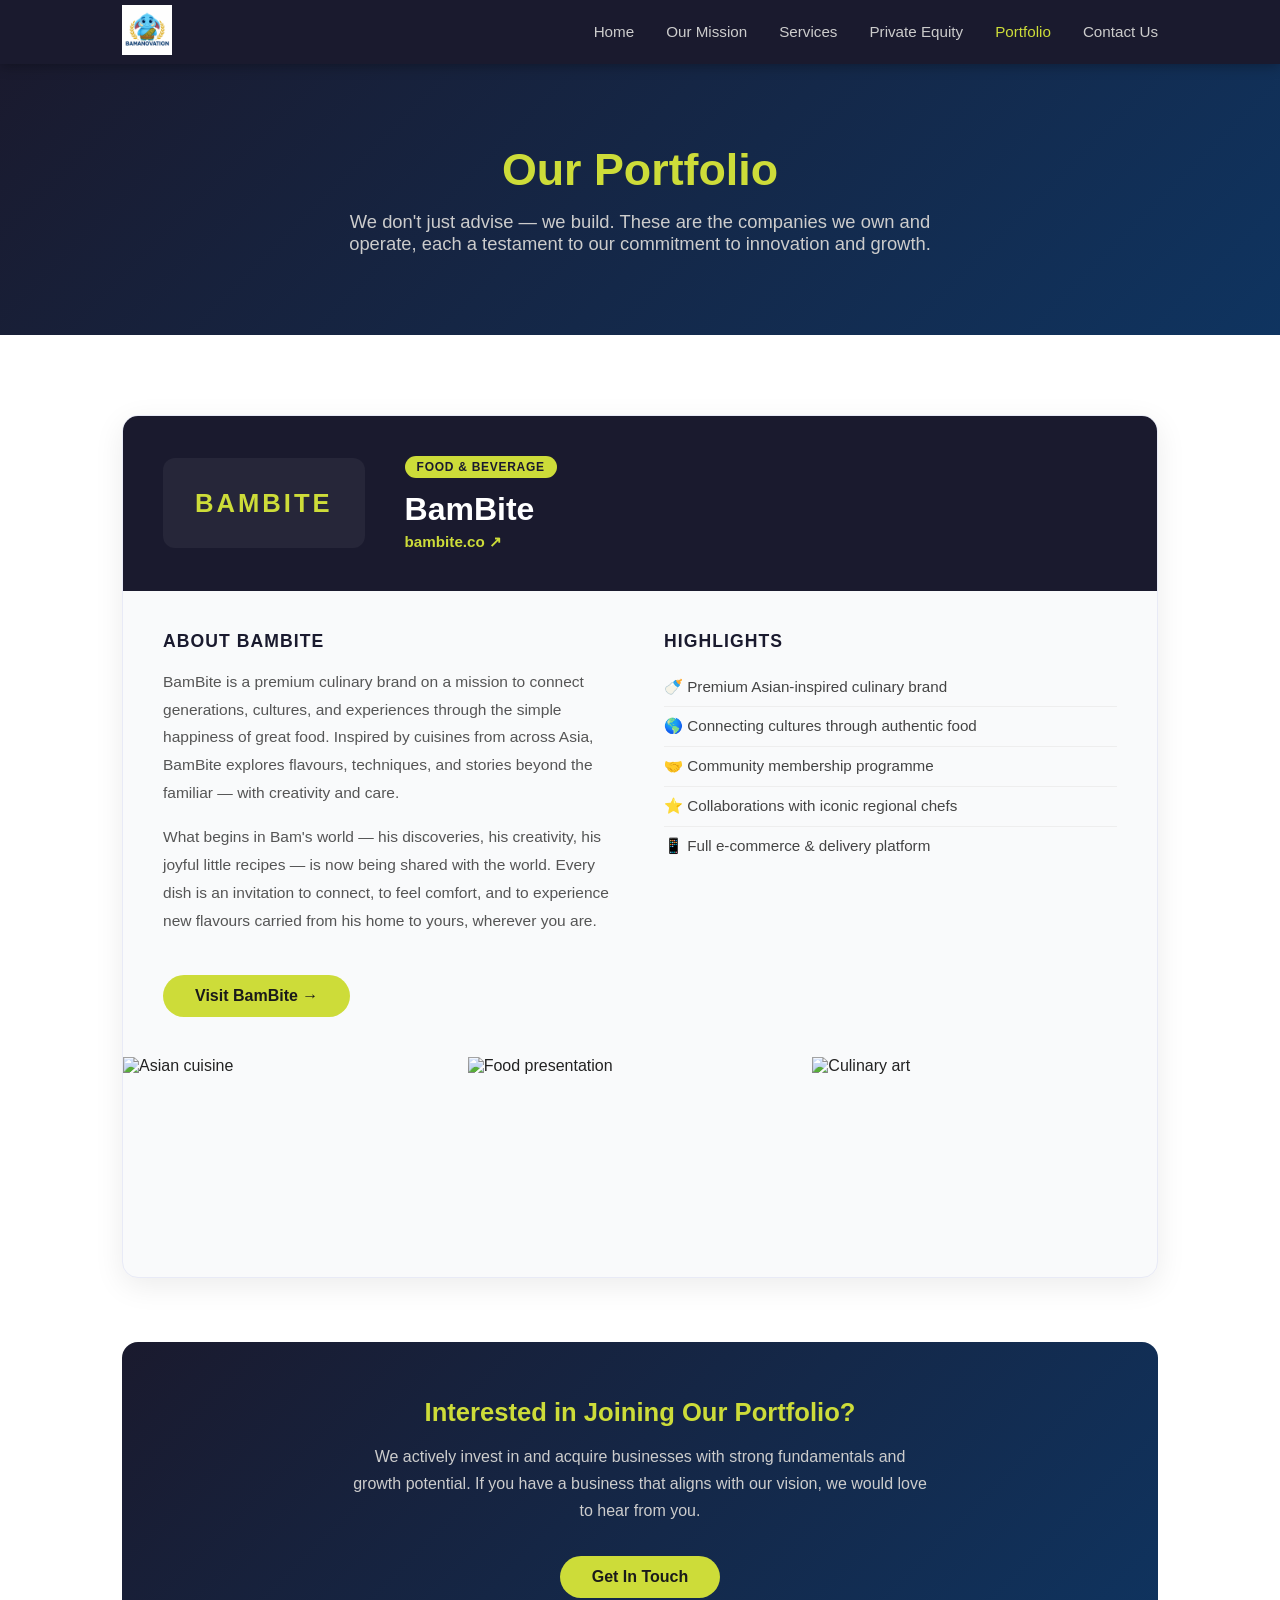
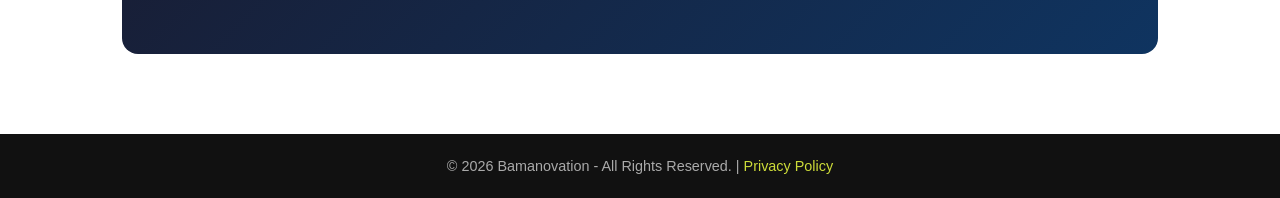
==== portfolio.html @ 7149cea0 "Replace logo text with image in navigation" ====
<!DOCTYPE html>
<html lang="en">
  <head>
    <meta charset="UTF-8">
    <meta name="viewport" content="width=device-width, initial-scale=1.0">
    <title>Portfolio - Bamanovation</title>
    <link rel="stylesheet" href="style.css">
  </head>
<body>

  <!-- NAVIGATION -->
  <nav class="navbar">
    <div class="nav-container">
      <a href="index.html" class="nav-logo"><img src="bamanovation-logo.png" alt="Bamanovation" style="height:50px;"></a>
      <ul class="nav-links">
        <li><a href="index.html">Home</a></li>
        <li><a href="index.html#mission">Our Mission</a></li>
        <li><a href="index.html#services">Services</a></li>
        <li><a href="private-equity.html">Private Equity</a></li>
        <li><a href="portfolio.html" class="active">Portfolio</a></li>
        <li><a href="index.html#contact">Contact Us</a></li>
      </ul>
    </div>
  </nav>

  <!-- PAGE HERO -->
  <div class="page-hero">
    <h1>Our Portfolio</h1>
    <p>We don't just advise — we build. These are the companies we own and operate, each a testament to our commitment to innovation and growth.</p>
  </div>

  <!-- PORTFOLIO SECTION -->
  <section class="portfolio-full">
    <div class="container">

      <div class="portfolio-company-card">
        <div class="portfolio-company-header">
          <div class="portfolio-company-logo-wrap">
            <img src="https://bambite.co/cdn/shop/files/BamBite_Logo.png?v=1749022840" alt="BamBite" class="portfolio-company-logo" onerror="this.style.display='none';this.nextElementSibling.style.display='block'">
            <div class="portfolio-company-logo-text" style="display:none;">BAMBITE</div>
          </div>
          <div class="portfolio-company-meta">
            <span class="portfolio-tag">Food &amp; Beverage</span>
            <h2>BamBite</h2>
            <a href="https://bambite.co" target="_blank" rel="noopener" class="portfolio-url">bambite.co &#8599;</a>
          </div>
        </div>

        <div class="portfolio-company-body">
          <div class="portfolio-company-desc">
            <h3>About BamBite</h3>
            <p>BamBite is a premium culinary brand on a mission to connect generations, cultures, and experiences through the simple happiness of great food. Inspired by cuisines from across Asia, BamBite explores flavours, techniques, and stories beyond the familiar — with creativity and care.</p>
            <p>What begins in Bam's world — his discoveries, his creativity, his joyful little recipes — is now being shared with the world. Every dish is an invitation to connect, to feel comfort, and to experience new flavours carried from his home to yours, wherever you are.</p>
            <a href="https://bambite.co" target="_blank" rel="noopener" class="btn-primary" style="display:inline-block;margin-top:1.5rem;">Visit BamBite &rarr;</a>
          </div>
          <div class="portfolio-company-highlights">
            <h3>Highlights</h3>
            <ul class="portfolio-highlights-list">
              <li>&#127868; Premium Asian-inspired culinary brand</li>
              <li>&#127758; Connecting cultures through authentic food</li>
              <li>&#129309; Community membership programme</li>
              <li>&#11088; Collaborations with iconic regional chefs</li>
              <li>&#128241; Full e-commerce &amp; delivery platform</li>
            </ul>
          </div>
        </div>

        <div class="portfolio-company-images">
          <img src="https://images.unsplash.com/photo-1455619452474-d2be8b1e70cd?w=600&q=80" alt="Asian cuisine" class="portfolio-img">
          <img src="https://images.unsplash.com/photo-1504674900247-0877df9cc836?w=600&q=80" alt="Food presentation" class="portfolio-img">
          <img src="https://images.unsplash.com/photo-1546069901-ba9599a7e63c?w=600&q=80" alt="Culinary art" class="portfolio-img">
        </div>
      </div>

      <!-- More companies CTA -->
      <div class="portfolio-more">
        <div class="portfolio-more-inner">
          <h3>Interested in Joining Our Portfolio?</h3>
          <p>We actively invest in and acquire businesses with strong fundamentals and growth potential. If you have a business that aligns with our vision, we would love to hear from you.</p>
          <a href="index.html#contact" class="btn-primary">Get In Touch</a>
        </div>
      </div>

    </div>
  </section>

  <!-- FOOTER -->
  <footer class="footer">
    <div class="container">
      <p>&copy; 2026 Bamanovation - All Rights Reserved. | <a href="#">Privacy Policy</a></p>
    </div>
  </footer>

</body>
</html>
---- style.css ----
/* BAMANOVATION STYLES */
* { margin: 0; padding: 0; box-sizing: border-box; }
body { font-family: 'Segoe UI', Arial, sans-serif; color: #222; background: #fff; }
a { text-decoration: none; color: inherit; }
ul { list-style: none; }
.container { max-width: 1100px; margin: 0 auto; padding: 0 2rem; }
.btn-primary { display: inline-block; background: #cddc39; color: #1a1a1a; font-weight: 700; padding: 0.75rem 2rem; border-radius: 30px; border: none; cursor: pointer; }
.btn-primary:hover { background: #b5c700; }
.btn-outline { display: inline-block; border: 2px solid #cddc39; color: #1a1a1a; font-weight: 700; padding: 0.7rem 1.8rem; border-radius: 30px; cursor: pointer; }
.btn-outline:hover { background: #cddc39; }
.navbar { background: #1a1a2e; position: sticky; top: 0; z-index: 100; box-shadow: 0 2px 12px rgba(0,0,0,0.3); }
.nav-container { max-width: 1100px; margin: 0 auto; padding: 0 2rem; display: flex; justify-content: space-between; align-items: center; height: 64px; }
.nav-logo { color: #cddc39; font-size: 1.3rem; font-weight: 900; letter-spacing: 2px; }
.nav-links { display: flex; gap: 2rem; }
.nav-links a { color: #ccc; font-size: 0.95rem; font-weight: 500; }
.nav-links a:hover, .nav-links a.active { color: #cddc39; }
.hero { position: relative; min-height: 90vh; background: linear-gradient(135deg,#1a1a2e,#0f3460); display: flex; align-items: center; justify-content: center; text-align: center; overflow: hidden; }
.hero::before { content:''; position:absolute; inset:0; background:url('https://images.unsplash.com/photo-1522202176988-66273c2fd55f?w=1400') center/cover; opacity:.18; }
.hero-content { position:relative; z-index:1; max-width:750px; padding:2rem; }
.hero-content h1 { font-size:3rem; font-weight:900; color:#cddc39; line-height:1.2; margin-bottom:1.2rem; }
.hero-content p { color:#e0e0e0; font-size:1.2rem; margin-bottom:2rem; }
.marquee-banner { background:#cddc39; padding:.7rem 0; overflow:hidden; white-space:nowrap; }
.marquee-track { display:inline-block; animation:marquee 18s linear infinite; }
.marquee-track span { font-weight:700; color:#1a1a2e; font-size:.95rem; }
@keyframes marquee { 0%{transform:translateX(0)} 100%{transform:translateX(-50%)} }
.mission { padding:6rem 0; background:#f9fafb; }
.mission-grid { display:grid; grid-template-columns:1fr 1fr; gap:4rem; align-items:center; }
.mission-image img { width:100%; border-radius:12px; box-shadow:0 8px 30px rgba(0,0,0,.12); }
.mission-text h2 { font-size:2.2rem; font-weight:900; margin-bottom:1.2rem; color:#1a1a2e; }
.mission-text p { font-size:1.05rem; color:#555; line-height:1.8; margin-bottom:2rem; }
.btn-group { display:flex; gap:1rem; flex-wrap:wrap; }
.services { padding:6rem 0; background:#fff; text-align:center; }
.services h2 { font-size:2.2rem; font-weight:900; color:#1a1a2e; margin-bottom:.5rem; }
.section-sub { color:#777; margin-bottom:3rem; font-size:1.05rem; }
.services-grid { display:grid; grid-template-columns:repeat(auto-fit,minmax(220px,1fr)); gap:2rem; }
.service-card { background:#f4f6ff; border-radius:12px; padding:2.5rem 1.5rem; text-align:center; transition:transform .2s; border:2px solid transparent; }
.service-card:hover { transform:translateY(-6px); box-shadow:0 12px 32px rgba(0,0,0,.1); border-color:#cddc39; }
.service-icon { font-size:2.5rem; margin-bottom:1rem; }
.service-card h3 { font-size:1.1rem; font-weight:800; color:#1a1a2e; margin-bottom:.8rem; }
.service-card p { color:#666; font-size:.95rem; line-height:1.7; }
.contact { padding:6rem 0; background:#f9fafb; }
.contact-grid { display:grid; grid-template-columns:1fr 1fr; gap:4rem; align-items:start; }
.contact-info h2 { font-size:1.8rem; font-weight:900; color:#1a1a2e; margin-bottom:1rem; }
.contact-info p { color:#555; line-height:1.8; margin-bottom:.5rem; }
.contact-details { margin-top:1.5rem; }
.contact-form h3 { font-size:1.3rem; font-weight:800; color:#1a1a2e; margin-bottom:1.5rem; }
.contact-form form { display:flex; flex-direction:column; gap:1rem; }
.contact-form input,.contact-form textarea { padding:.85rem 1rem; border:1px solid #ddd; border-radius:8px; font-size:1rem; font-family:inherit; }
.contact-form input:focus,.contact-form textarea:focus { outline:none; border-color:#cddc39; }
.subscribe { padding:4rem 0; background:#1a1a2e; text-align:center; color:#fff; }
.subscribe h3 { font-size:1.5rem; margin-bottom:.5rem; }
.subscribe p { color:#aaa; margin-bottom:1.5rem; }
.subscribe-form { display:flex; justify-content:center; gap:1rem; flex-wrap:wrap; }
.subscribe-form input { padding:.75rem 1.5rem; border-radius:30px; border:none; font-size:1rem; min-width:280px; }
.footer { background:#111; color:#aaa; text-align:center; padding:1.5rem 0; font-size:.9rem; }
.footer a { color:#cddc39; }
.page-hero { background:linear-gradient(135deg,#1a1a2e,#0f3460); color:#fff; padding:5rem 2rem; text-align:center; }
.page-hero h1 { font-size:2.8rem; font-weight:900; color:#cddc39; margin-bottom:1rem; }
.page-hero p { font-size:1.15rem; color:#ccc; max-width:650px; margin:0 auto; }
.pe-overview { padding:5rem 0; background:#fff; }
.pe-overview h2 { font-size:2rem; font-weight:900; color:#1a1a2e; margin-bottom:1rem; }
.pe-overview p { color:#555; font-size:1.05rem; line-height:1.85; margin-bottom:1.5rem; max-width:800px; }
.pe-stats { background:#1a1a2e; color:#fff; padding:4rem 0; text-align:center; }
.pe-stats h2 { font-size:2rem; font-weight:900; margin-bottom:2.5rem; color:#cddc39; }
.stats-grid { display:grid; grid-template-columns:repeat(auto-fit,minmax(180px,1fr)); gap:2rem; }
.stat-item .stat-number { font-size:2.8rem; font-weight:900; color:#cddc39; }
.stat-item .stat-label { font-size:.95rem; color:#ccc; margin-top:.4rem; }
.pe-focus { padding:5rem 0; background:#f9fafb; }
.pe-focus h2 { font-size:2rem; font-weight:900; text-align:center; color:#1a1a2e; margin-bottom:2.5rem; }
.focus-grid { display:grid; grid-template-columns:repeat(auto-fit,minmax(240px,1fr)); gap:2rem; }
.focus-card { background:#fff; border-radius:12px; padding:2rem 1.5rem; box-shadow:0 4px 18px rgba(0,0,0,.07); border-left:4px solid #cddc39; transition:transform .2s; }
.focus-card:hover { transform:translateY(-4px); }
.focus-card h3 { font-size:1.1rem; font-weight:800; color:#1a1a2e; margin-bottom:.7rem; }
.focus-card p { color:#666; font-size:.95rem; line-height:1.7; }
.pe-process { padding:5rem 0; background:#fff; }
.pe-process h2 { font-size:2rem; font-weight:900; text-align:center; color:#1a1a2e; margin-bottom:3rem; }
.process-steps { display:grid; grid-template-columns:repeat(auto-fit,minmax(200px,1fr)); gap:2rem; }
.process-step { text-align:center; padding:2rem 1rem; }
.step-number { width:54px; height:54px; background:#cddc39; color:#1a1a2e; font-size:1.4rem; font-weight:900; border-radius:50%; display:flex; align-items:center; justify-content:center; margin:0 auto 1rem; }
.process-step h3 { font-size:1rem; font-weight:800; color:#1a1a2e; margin-bottom:.5rem; }
.process-step p { color:#666; font-size:.9rem; line-height:1.6; }
.pe-cta { padding:5rem 0; background:linear-gradient(135deg,#cddc39,#a8b400); text-align:center; }
.pe-cta h2 { font-size:2rem; font-weight:900; color:#1a1a2e; margin-bottom:1rem; }
.pe-cta p { color:#333; font-size:1.05rem; margin-bottom:2rem; max-width:600px; margin-left:auto; margin-right:auto; }
.pe-cta .btn-dark { display:inline-block; background:#1a1a2e; color:#cddc39; font-weight:700; padding:.85rem 2.5rem; border-radius:30px; font-size:1rem; }
.pe-cta .btn-dark:hover { background:#0f3460; }
@media(max-width:768px) { .nav-links{display:none} .hero-content h1{font-size:2rem} .mission-grid,.contact-grid{grid-template-columns:1fr;gap:2rem} .page-hero h1{font-size:2rem} }


/* ===== STATS BAR ===== */
.stats-bar { background: #fff; border-bottom: 1px solid #eee; padding: 1.5rem 2rem; }
.stats-bar-inner { max-width: 1100px; margin: 0 auto; display: flex; align-items: center; justify-content: center; flex-wrap: wrap; }
.stat-pill { display: flex; flex-direction: column; align-items: center; padding: 0 2rem; text-align: center; }
.stat-pill-num { font-size: 2rem; font-weight: 900; color: #1a1a2e; line-height: 1; }
.stat-pill-label { font-size: 0.82rem; color: #888; margin-top: 0.3rem; text-transform: uppercase; letter-spacing: 0.06em; font-weight: 600; }
.stat-divider { width: 1px; height: 40px; background: #e0e0e0; }

/* ===== SECTION ACCENT ===== */
.section-accent { width: 60px; height: 5px; background: #cddc39; border-radius: 3px; margin-bottom: 1.2rem; }

/* ===== TESTIMONIALS SECTION ===== */
.testimonials { background: #1a1a2e; padding: 5rem 0; text-align: center; }
.testimonials .container { max-width: 1100px; margin: 0 auto; padding: 0 2rem; }
.testimonial-label { color: #cddc39; font-size: 0.85rem; font-weight: 700; letter-spacing: 0.12em; text-transform: uppercase; margin-bottom: 0.8rem; }
.testimonials h2 { color: #fff; font-size: 2rem; font-weight: 900; margin-bottom: 3rem; }
.testimonials-grid { display: grid; grid-template-columns: repeat(auto-fit, minmax(280px, 1fr)); gap: 2rem; }
.testimonial-card { background: rgba(255,255,255,0.07); border-radius: 12px; padding: 2rem 1.5rem; text-align: left; border: 1px solid rgba(205,220,57,0.2); transition: transform 0.2s; }
.testimonial-card:hover { transform: translateY(-4px); }
.testimonial-text { color: #ddd; font-size: 0.97rem; line-height: 1.75; margin-bottom: 1.2rem; }
.testimonial-author { color: #cddc39; font-weight: 700; font-size: 0.9rem; }

/* ===== ENHANCED BUTTONS ===== */
html { scroll-behavior: smooth; }
.hero-content .btn-primary { font-size: 1rem; letter-spacing: 0.05em; text-transform: uppercase; box-shadow: 0 4px 20px rgba(205,220,57,0.4); transition: transform 0.2s, box-shadow 0.2s; }
.hero-content .btn-primary:hover { transform: translateY(-2px); box-shadow: 0 8px 28px rgba(205,220,57,0.55); }

/* ===== NAV HOVER UNDERLINE ===== */
.nav-links a { position: relative; padding-bottom: 4px; }
.nav-links a::after { content: ''; position: absolute; bottom: 0; left: 0; width: 0; height: 2px; background: #cddc39; transition: width 0.25s ease; }
.nav-links a:hover::after { width: 100%; }

/* ===== CONTACT FORM ENHANCEMENTS ===== */
.contact-form form button[type=submit] { background: #cddc39; color: #1a1a2e; font-weight: 700; font-size: 1rem; padding: 0.85rem; border: none; border-radius: 8px; cursor: pointer; transition: background 0.2s, transform 0.15s; letter-spacing: 0.04em; width: 100%; }
.contact-form form button[type=submit]:hover { background: #b5c700; transform: translateY(-1px); }

/* ===== SUBSCRIBE BUTTON ===== */
.subscribe-form button { background: #cddc39; color: #1a1a2e; font-weight: 700; border: none; padding: 0.75rem 2rem; border-radius: 30px; cursor: pointer; font-size: 0.95rem; transition: background 0.2s, transform 0.15s; }
.subscribe-form button:hover { background: #b5c700; transform: translateY(-1px); }

/* ===== MISSION IMAGE ===== */
.mission-image img { object-fit: cover; height: 360px; transition: transform 0.5s ease; }
.mission-image img:hover { transform: scale(1.02); }

/* ===== SERVICE CARDS EQUAL HEIGHT ===== */
.services-grid { align-items: stretch; }
.service-card { display: flex; flex-direction: column; }
.service-card p { flex: 1; }

/* ===== RESPONSIVE STATS ===== */
@media (max-width: 768px) {
  .stat-pill { padding: 0 1rem; }
  .stat-pill-num { font-size: 1.6rem; }
  .stat-divider { display: none; }
  .stat-pill { width: 45%; margin-bottom: 1rem; }
}


/* ===== PORTFOLIO PREVIEW (homepage teaser) ===== */
.portfolio-preview { padding: 6rem 0; background: #f4f6ff; text-align: center; }
.portfolio-preview h2 { font-size: 2.2rem; font-weight: 900; color: #1a1a2e; margin-bottom: 0.5rem; }
.portfolio-grid { display: grid; grid-template-columns: repeat(auto-fit, minmax(320px, 1fr)); gap: 2rem; margin-top: 3rem; text-align: left; }
.portfolio-card { background: #fff; border-radius: 16px; overflow: hidden; box-shadow: 0 6px 24px rgba(0,0,0,0.08); border: 2px solid transparent; transition: transform 0.2s, border-color 0.2s; }
.portfolio-card:hover { transform: translateY(-6px); border-color: #cddc39; }
.portfolio-logo-wrap { background: #111; padding: 2rem; display: flex; align-items: center; justify-content: center; min-height: 120px; }
.portfolio-logo { max-height: 70px; max-width: 200px; object-fit: contain; }
.portfolio-logo-fallback { color: #cddc39; font-size: 1.8rem; font-weight: 900; letter-spacing: 3px; }
.portfolio-card-body { padding: 1.8rem; }
.portfolio-tag { display: inline-block; background: #cddc39; color: #1a1a2e; font-size: 0.75rem; font-weight: 800; padding: 0.25rem 0.75rem; border-radius: 20px; text-transform: uppercase; letter-spacing: 0.06em; margin-bottom: 0.8rem; }
.portfolio-card-body h3 { font-size: 1.4rem; font-weight: 900; color: #1a1a2e; margin-bottom: 0.8rem; }
.portfolio-card-body p { color: #555; font-size: 0.95rem; line-height: 1.7; margin-bottom: 1.2rem; }
.portfolio-btn { font-size: 0.9rem; padding: 0.6rem 1.4rem; }

/* ===== PORTFOLIO FULL PAGE ===== */
.portfolio-full { padding: 5rem 0; background: #fff; }
.portfolio-company-card { background: #f9fafb; border-radius: 16px; overflow: hidden; box-shadow: 0 8px 30px rgba(0,0,0,0.08); margin-bottom: 3rem; border: 1px solid #e8eaf6; }
.portfolio-company-header { display: flex; align-items: center; gap: 2.5rem; padding: 2.5rem; background: #1a1a2e; flex-wrap: wrap; }
.portfolio-company-logo-wrap { background: rgba(255,255,255,0.05); border-radius: 12px; padding: 1.5rem 2rem; display: flex; align-items: center; justify-content: center; min-width: 160px; min-height: 90px; }
.portfolio-company-logo { max-height: 60px; max-width: 180px; object-fit: contain; }
.portfolio-company-logo-text { color: #cddc39; font-size: 1.6rem; font-weight: 900; letter-spacing: 3px; }
.portfolio-company-meta { flex: 1; }
.portfolio-company-meta h2 { color: #fff; font-size: 2rem; font-weight: 900; margin-bottom: 0.3rem; }
.portfolio-url { color: #cddc39; font-size: 0.95rem; font-weight: 600; text-decoration: none; }
.portfolio-url:hover { text-decoration: underline; }
.portfolio-company-body { display: grid; grid-template-columns: 1fr 1fr; gap: 3rem; padding: 2.5rem; }
.portfolio-company-desc h3, .portfolio-company-highlights h3 { font-size: 1.1rem; font-weight: 800; color: #1a1a2e; margin-bottom: 1rem; text-transform: uppercase; letter-spacing: 0.06em; }
.portfolio-company-desc p { color: #555; font-size: 0.97rem; line-height: 1.8; margin-bottom: 1rem; }
.portfolio-highlights-list { list-style: none; padding: 0; }
.portfolio-highlights-list li { color: #444; font-size: 0.95rem; padding: 0.5rem 0; border-bottom: 1px solid #eee; line-height: 1.5; }
.portfolio-highlights-list li:last-child { border-bottom: none; }
.portfolio-company-images { display: grid; grid-template-columns: repeat(3, 1fr); gap: 0; }
.portfolio-img { width: 100%; height: 220px; object-fit: cover; display: block; transition: opacity 0.2s; }
.portfolio-img:hover { opacity: 0.85; }
.portfolio-more { margin-top: 4rem; }
.portfolio-more-inner { background: linear-gradient(135deg, #1a1a2e, #0f3460); border-radius: 16px; padding: 3.5rem; text-align: center; }
.portfolio-more-inner h3 { color: #cddc39; font-size: 1.6rem; font-weight: 900; margin-bottom: 1rem; }
.portfolio-more-inner p { color: #ccc; font-size: 1rem; line-height: 1.7; max-width: 580px; margin: 0 auto 2rem; }

@media (max-width: 768px) {
  .portfolio-company-body { grid-template-columns: 1fr; gap: 2rem; }
  .portfolio-company-images { grid-template-columns: 1fr; }
  .portfolio-img { height: 200px; }
  .portfolio-company-header { flex-direction: column; align-items: flex-start; }
}
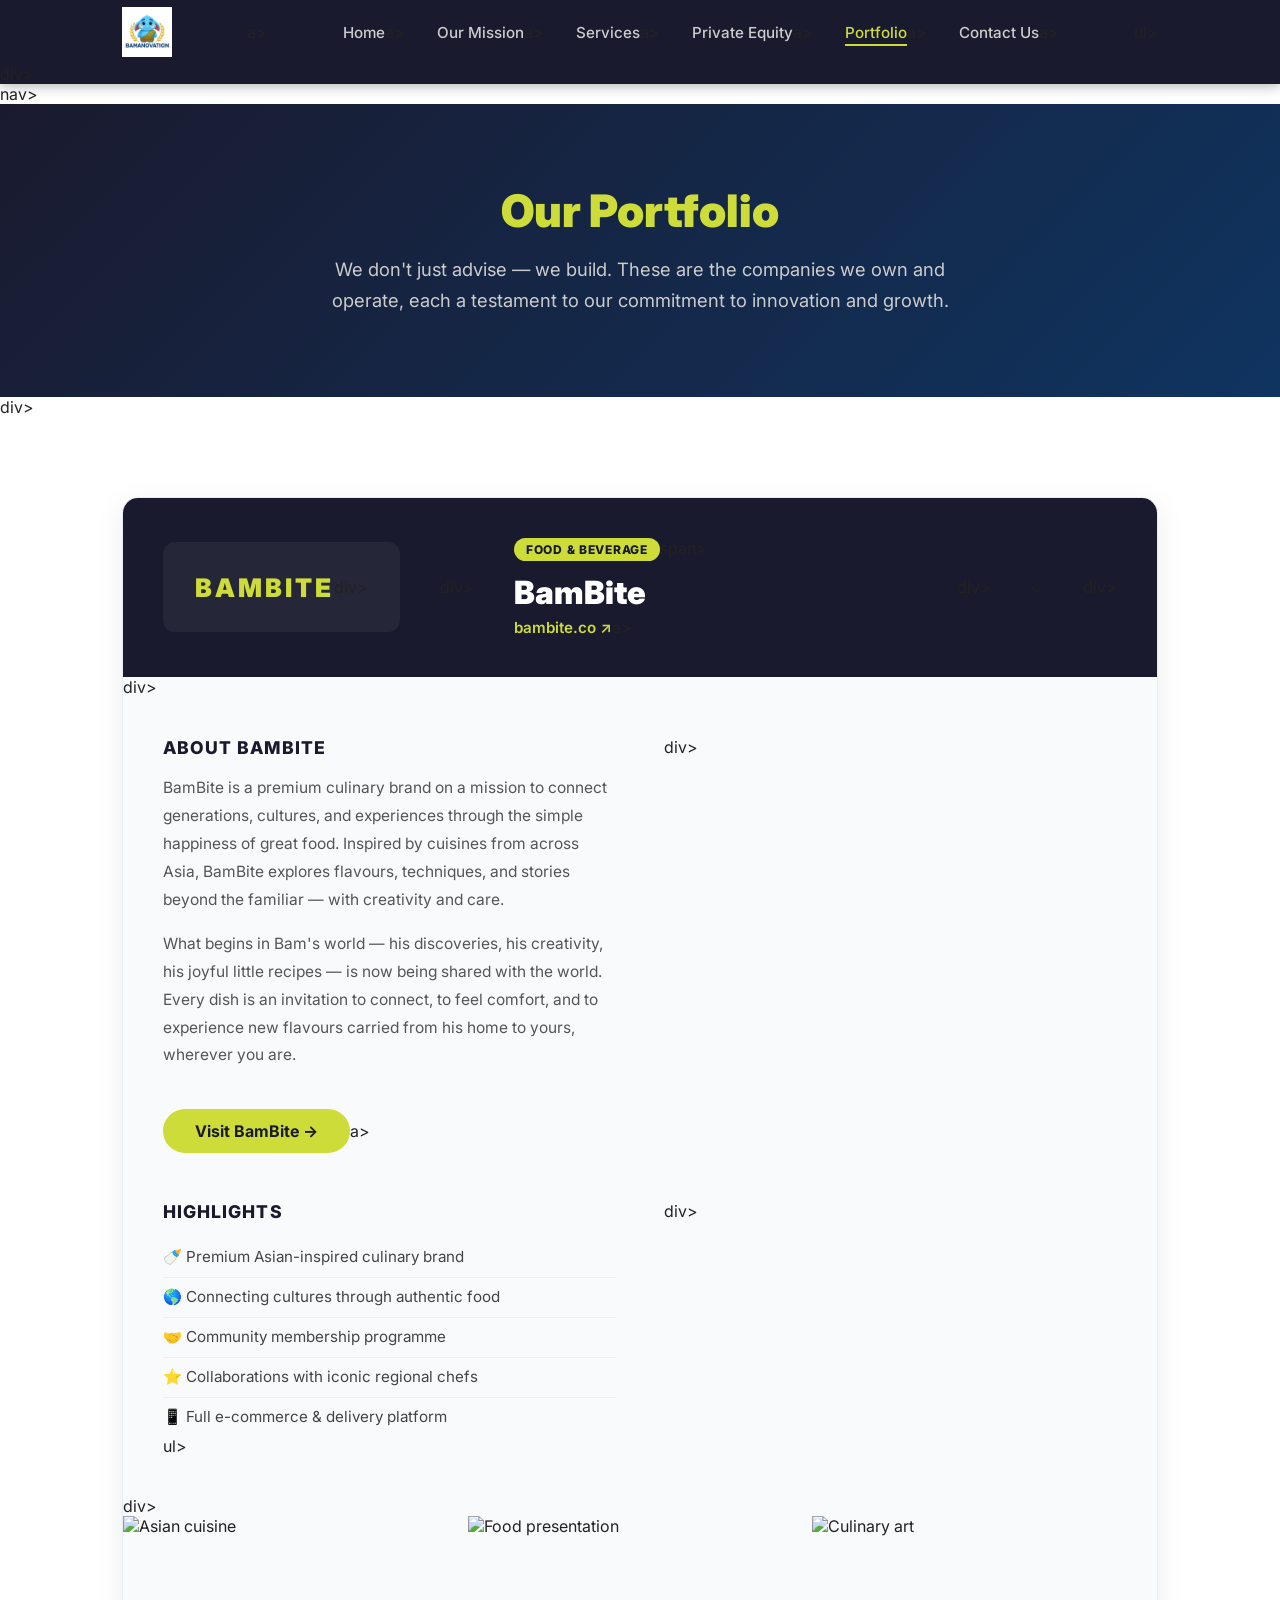
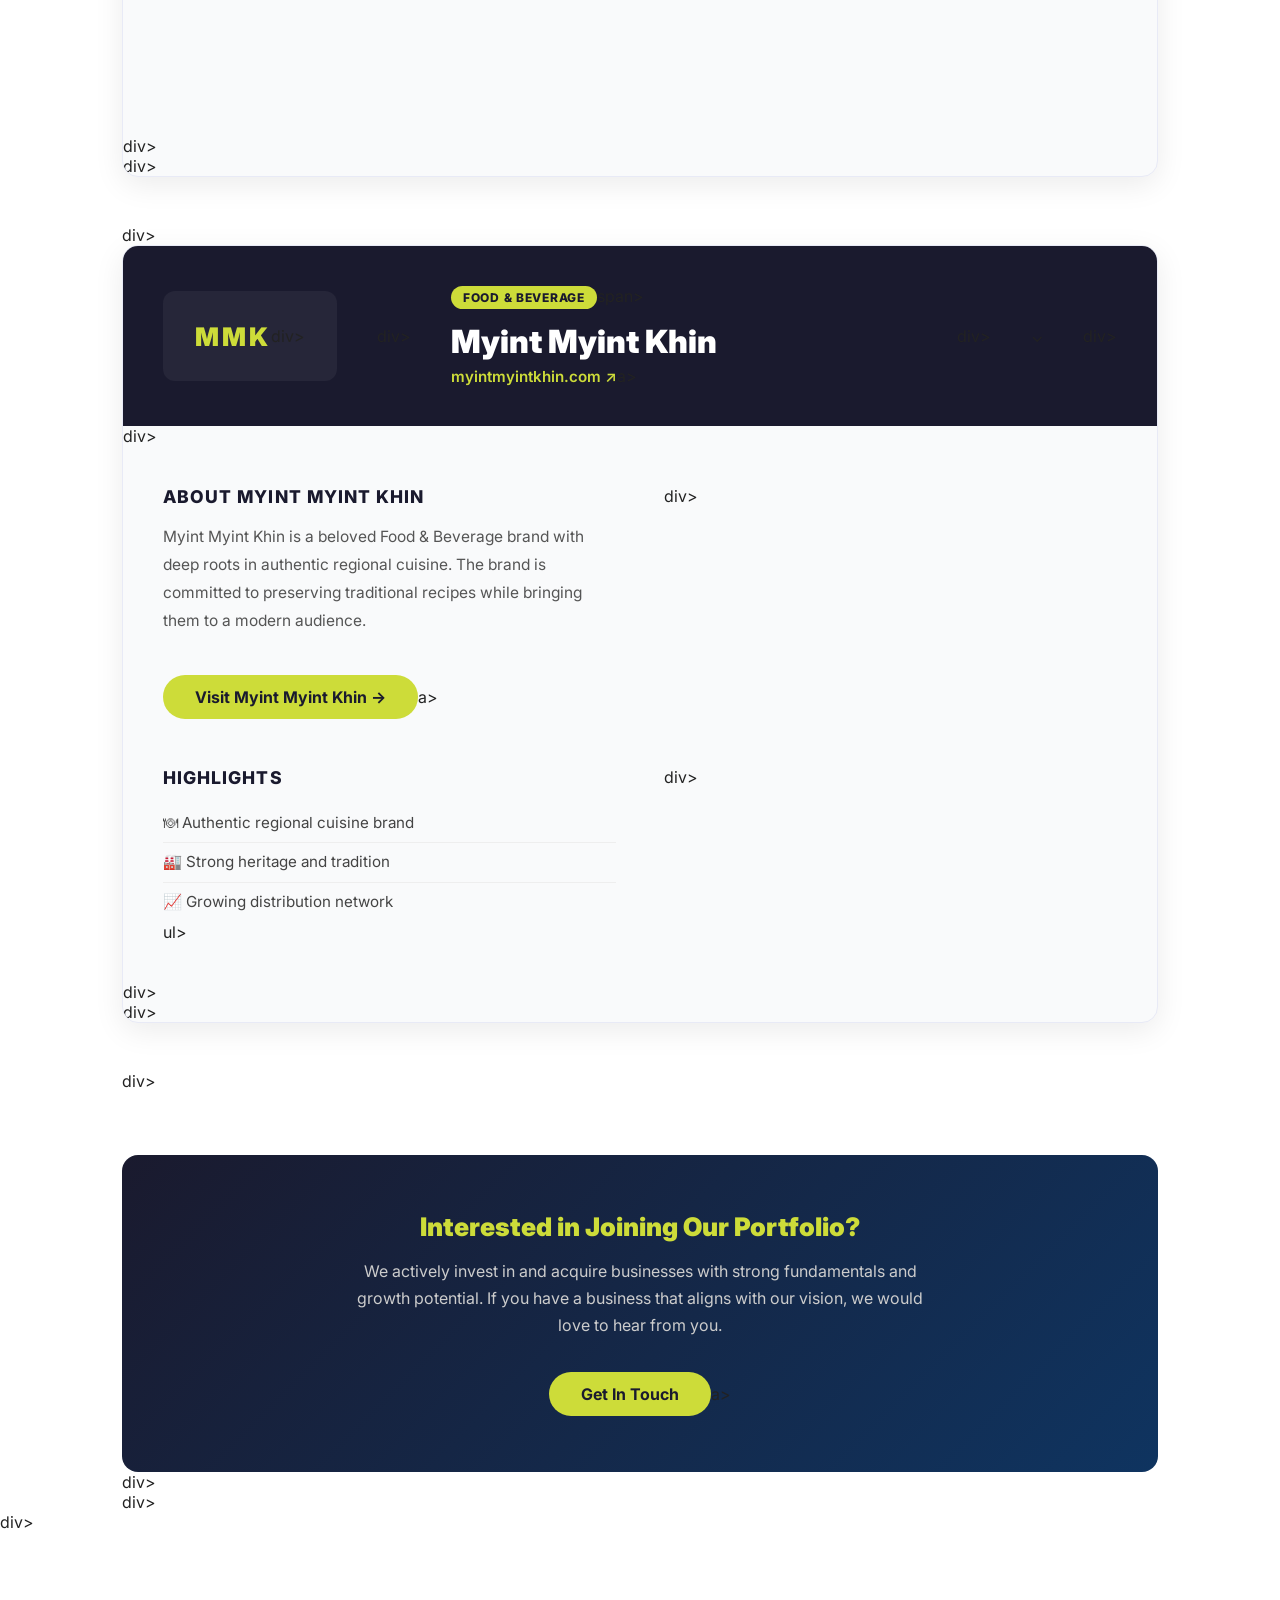
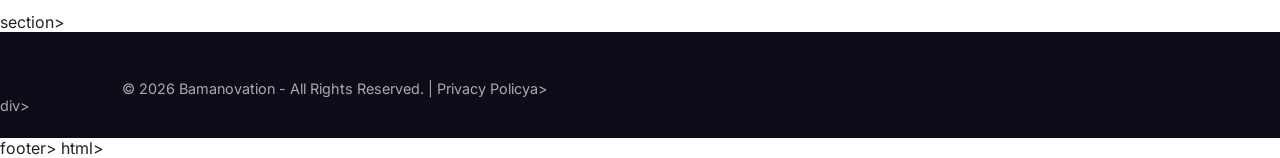
==== commit b6fc8f6b: "Add accordion toggle and Myint Myint Khin card to portfolio Refactor navigation and portfolio sectio" ====
--- a/portfolio.html
+++ b/portfolio.html
@@ -1,95 +1,142 @@
 <!DOCTYPE html>
 <html lang="en">
   <head>
-    <meta charset="UTF-8">
-    <meta name="viewport" content="width=device-width, initial-scale=1.0">
-    <title>Portfolio - Bamanovation</title>
+      <meta charset="UTF-8">
+      <meta name="viewport" content="width=device-width, initial-scale=1.0">
+      <title>Portfolio - Bamanovation</title>
     <link rel="stylesheet" href="style.css">
   </head>
 <body>
 
   <!-- NAVIGATION -->
   <nav class="navbar">
-    <div class="nav-container">
-      <a href="index.html" class="nav-logo"><img src="bamanovation-logo.png" alt="Bamanovation" style="height:50px;"></a>
-      <ul class="nav-links">
-        <li><a href="index.html">Home</a></li>
-        <li><a href="index.html#mission">Our Mission</a></li>
-        <li><a href="index.html#services">Services</a></li>
-        <li><a href="private-equity.html">Private Equity</a></li>
-        <li><a href="portfolio.html" class="active">Portfolio</a></li>
-        <li><a href="index.html#contact">Contact Us</a></li>
-      </ul>
-    </div>
-  </nav>
+      <div class="nav-container">
+            <a href="index.html" class="nav-logo"><img src="bamanovation-logo.png" alt="Bamanovation" style="height:50px;"></a>a>
+            <ul class="nav-links">
+                    <li><a href="index.html">Home</a>a></li>
+                  <li><a href="index.html#mission">Our Mission</a>a></li>
+                  <li><a href="index.html#services">Services</a>a></li>
+                  <li><a href="private-equity.html">Private Equity</a>a></li>
+                  <li><a href="portfolio.html" class="active">Portfolio</a>a></li>
+                  <li><a href="index.html#contact">Contact Us</a>a></li>
+            </ul>ul>
+      </div>div>
+  </nav>nav>
 
-  <!-- PAGE HERO -->
-  <div class="page-hero">
-    <h1>Our Portfolio</h1>
-    <p>We don't just advise — we build. These are the companies we own and operate, each a testament to our commitment to innovation and growth.</p>
-  </div>
+<!-- PAGE HERO -->
+<div class="page-hero">
+  <h1>Our Portfolio</h1>
+  <p>We don't just advise — we build. These are the companies we own and operate, each a testament to our commitment to innovation and growth.</p>
+</div>div>
 
-  <!-- PORTFOLIO SECTION -->
-  <section class="portfolio-full">
-    <div class="container">
-
+<!-- PORTFOLIO SECTION -->
+<section class="portfolio-full">
+  <div class="container">
+  
+      <!-- BamBite -->
       <div class="portfolio-company-card">
-        <div class="portfolio-company-header">
-          <div class="portfolio-company-logo-wrap">
-            <img src="https://bambite.co/cdn/shop/files/BamBite_Logo.png?v=1749022840" alt="BamBite" class="portfolio-company-logo" onerror="this.style.display='none';this.nextElementSibling.style.display='block'">
-            <div class="portfolio-company-logo-text" style="display:none;">BAMBITE</div>
-          </div>
-          <div class="portfolio-company-meta">
-            <span class="portfolio-tag">Food &amp; Beverage</span>
-            <h2>BamBite</h2>
-            <a href="https://bambite.co" target="_blank" rel="noopener" class="portfolio-url">bambite.co &#8599;</a>
-          </div>
-        </div>
-
-        <div class="portfolio-company-body">
-          <div class="portfolio-company-desc">
-            <h3>About BamBite</h3>
-            <p>BamBite is a premium culinary brand on a mission to connect generations, cultures, and experiences through the simple happiness of great food. Inspired by cuisines from across Asia, BamBite explores flavours, techniques, and stories beyond the familiar — with creativity and care.</p>
-            <p>What begins in Bam's world — his discoveries, his creativity, his joyful little recipes — is now being shared with the world. Every dish is an invitation to connect, to feel comfort, and to experience new flavours carried from his home to yours, wherever you are.</p>
-            <a href="https://bambite.co" target="_blank" rel="noopener" class="btn-primary" style="display:inline-block;margin-top:1.5rem;">Visit BamBite &rarr;</a>
-          </div>
-          <div class="portfolio-company-highlights">
-            <h3>Highlights</h3>
-            <ul class="portfolio-highlights-list">
-              <li>&#127868; Premium Asian-inspired culinary brand</li>
-              <li>&#127758; Connecting cultures through authentic food</li>
-              <li>&#129309; Community membership programme</li>
-              <li>&#11088; Collaborations with iconic regional chefs</li>
-              <li>&#128241; Full e-commerce &amp; delivery platform</li>
-            </ul>
-          </div>
-        </div>
-
-        <div class="portfolio-company-images">
-          <img src="https://images.unsplash.com/photo-1455619452474-d2be8b1e70cd?w=600&q=80" alt="Asian cuisine" class="portfolio-img">
-          <img src="https://images.unsplash.com/photo-1504674900247-0877df9cc836?w=600&q=80" alt="Food presentation" class="portfolio-img">
-          <img src="https://images.unsplash.com/photo-1546069901-ba9599a7e63c?w=600&q=80" alt="Culinary art" class="portfolio-img">
-        </div>
-      </div>
-
+            <div class="portfolio-company-header accordion-toggle" onclick="toggleAccordion(this)">
+                    <div class="portfolio-company-logo-wrap">
+                              <img src="https://bambite.co/cdn/shop/files/BamBite_Logo.png?v=1749022840" alt="BamBite" class="portfolio-company-logo" onerror="this.style.display='none';this.nextElementSibling.style.display='block'">
+                              <div class="portfolio-company-logo-text" style="display:none;">BAMBITE</div>div>
+                    </div>div>
+                    <div class="portfolio-company-meta">
+                              <span class="portfolio-tag">Food &amp; Beverage</span>span>
+                              <h2>BamBite</h2>
+                              <a href="https://bambite.co" target="_blank" rel="noopener" class="portfolio-url" onclick="event.stopPropagation()">bambite.co &#8599;</a>a>
+                    </div>div>
+                    <div class="accordion-arrow">&#8964;</div>div>
+            </div>div>
+            <div class="accordion-body">
+                    <div class="portfolio-company-body">
+                              <div class="portfolio-company-desc">
+                                          <h3>About BamBite</h3>
+                                          <p>BamBite is a premium culinary brand on a mission to connect generations, cultures, and experiences through the simple happiness of great food. Inspired by cuisines from across Asia, BamBite explores flavours, techniques, and stories beyond the familiar — with creativity and care.</p>
+                                          <p>What begins in Bam's world — his discoveries, his creativity, his joyful little recipes — is now being shared with the world. Every dish is an invitation to connect, to feel comfort, and to experience new flavours carried from his home to yours, wherever you are.</p>
+                                          <a href="https://bambite.co" target="_blank" rel="noopener" class="btn-primary" style="display:inline-block;margin-top:1.5rem;">Visit BamBite &rarr;</a>a>
+                              </div>div>
+                              <div class="portfolio-company-highlights">
+                                          <h3>Highlights</h3>
+                                          <ul class="portfolio-highlights-list">
+                                                        <li>&#127868; Premium Asian-inspired culinary brand</li>
+                                                        <li>&#127758; Connecting cultures through authentic food</li>
+                                                        <li>&#129309; Community membership programme</li>
+                                                        <li>&#11088; Collaborations with iconic regional chefs</li>
+                                                        <li>&#128241; Full e-commerce &amp; delivery platform</li>
+                                          </ul>ul>
+                              </div>div>
+                    </div>div>
+                    <div class="portfolio-company-images">
+                              <img src="https://images.unsplash.com/photo-1455619452474-d2be8b1e70cd?w=600&q=80" alt="Asian cuisine" class="portfolio-img">
+                              <img src="https://images.unsplash.com/photo-1504674900247-0877df9cc836?w=600&q=80" alt="Food presentation" class="portfolio-img">
+                              <img src="https://images.unsplash.com/photo-1546069901-ba9599a7e63c?w=600&q=80" alt="Culinary art" class="portfolio-img">
+                    </div>div>
+            </div>div>
+      </div>div>
+  
+      <!-- Myint Myint Khin -->
+      <div class="portfolio-company-card">
+            <div class="portfolio-company-header accordion-toggle" onclick="toggleAccordion(this)">
+                    <div class="portfolio-company-logo-wrap">
+                              <div class="portfolio-company-logo-text">MMK</div>div>
+                    </div>div>
+                    <div class="portfolio-company-meta">
+                              <span class="portfolio-tag">Food &amp; Beverage</span>span>
+                              <h2>Myint Myint Khin</h2>
+                              <a href="https://myintmyintkhin.com" target="_blank" rel="noopener" class="portfolio-url" onclick="event.stopPropagation()">myintmyintkhin.com &#8599;</a>a>
+                    </div>div>
+                    <div class="accordion-arrow">&#8964;</div>div>
+            </div>div>
+            <div class="accordion-body">
+                    <div class="portfolio-company-body">
+                              <div class="portfolio-company-desc">
+                                          <h3>About Myint Myint Khin</h3>
+                                          <p>Myint Myint Khin is a beloved Food &amp; Beverage brand with deep roots in authentic regional cuisine. The brand is committed to preserving traditional recipes while bringing them to a modern audience.</p>
+                                          <a href="https://myintmyintkhin.com" target="_blank" rel="noopener" class="btn-primary" style="display:inline-block;margin-top:1.5rem;">Visit Myint Myint Khin &rarr;</a>a>
+                              </div>div>
+                              <div class="portfolio-company-highlights">
+                                          <h3>Highlights</h3>
+                                          <ul class="portfolio-highlights-list">
+                                                        <li>&#127869; Authentic regional cuisine brand</li>
+                                                        <li>&#127981; Strong heritage and tradition</li>
+                                                        <li>&#128200; Growing distribution network</li>
+                                          </ul>ul>
+                              </div>div>
+                    </div>div>
+            </div>div>
+      </div>div>
+  
       <!-- More companies CTA -->
       <div class="portfolio-more">
-        <div class="portfolio-more-inner">
-          <h3>Interested in Joining Our Portfolio?</h3>
-          <p>We actively invest in and acquire businesses with strong fundamentals and growth potential. If you have a business that aligns with our vision, we would love to hear from you.</p>
-          <a href="index.html#contact" class="btn-primary">Get In Touch</a>
-        </div>
-      </div>
+            <div class="portfolio-more-inner">
+                    <h3>Interested in Joining Our Portfolio?</h3>
+                    <p>We actively invest in and acquire businesses with strong fundamentals and growth potential. If you have a business that aligns with our vision, we would love to hear from you.</p>
+                    <a href="index.html#contact" class="btn-primary">Get In Touch</a>a>
+            </div>div>
+      </div>div>
+  
+  </div>div>
+</section>section>
 
-    </div>
-  </section>
+<!-- FOOTER -->
+<footer class="footer">
+  <div class="container">
+      <p>&copy; 2026 Bamanovation - All Rights Reserved. | <a href="#">Privacy Policy</a>a></p>
+  </div>div>
+</footer>footer>
 
-  <!-- FOOTER -->
-  <footer class="footer">
-    <div class="container">
-      <p>&copy; 2026 Bamanovation - All Rights Reserved. | <a href="#">Privacy Policy</a></p>
-    </div>
-  </footer>
+<script>
+    function toggleAccordion(header) {
+          var body = header.nextElementSibling;
+          var arrow = header.querySelector('.accordion-arrow');
+          var isOpen = body.classList.contains('open');
+          body.classList.toggle('open', !isOpen);
+          arrow.classList.toggle('rotated', !isOpen);
+    }
+</script>
 
 </body>
-</html>
+</html>html>
+</script></p></p></li></li></p></p></h1></li></li>
+</body></title>
+  </head>
--- a/style.css
+++ b/style.css
@@ -1,193 +1,1000 @@
-/* BAMANOVATION STYLES */
+/* ============================
+   BAMANOVATION STYLES
+   ============================ */
+
+@import url('https://fonts.googleapis.com/css2?family=Inter:wght@400;500;600;700;800;900&display=swap');
+
 * { margin: 0; padding: 0; box-sizing: border-box; }
-body { font-family: 'Segoe UI', Arial, sans-serif; color: #222; background: #fff; }
+
+html { scroll-behavior: smooth; }
+
+body {
+    font-family: 'Inter', 'Segoe UI', Arial, sans-serif;
+    color: #222;
+    background: #fff;
+}
+
 a { text-decoration: none; color: inherit; }
 ul { list-style: none; }
-.container { max-width: 1100px; margin: 0 auto; padding: 0 2rem; }
-.btn-primary { display: inline-block; background: #cddc39; color: #1a1a1a; font-weight: 700; padding: 0.75rem 2rem; border-radius: 30px; border: none; cursor: pointer; }
-.btn-primary:hover { background: #b5c700; }
-.btn-outline { display: inline-block; border: 2px solid #cddc39; color: #1a1a1a; font-weight: 700; padding: 0.7rem 1.8rem; border-radius: 30px; cursor: pointer; }
-.btn-outline:hover { background: #cddc39; }
-.navbar { background: #1a1a2e; position: sticky; top: 0; z-index: 100; box-shadow: 0 2px 12px rgba(0,0,0,0.3); }
-.nav-container { max-width: 1100px; margin: 0 auto; padding: 0 2rem; display: flex; justify-content: space-between; align-items: center; height: 64px; }
-.nav-logo { color: #cddc39; font-size: 1.3rem; font-weight: 900; letter-spacing: 2px; }
-.nav-links { display: flex; gap: 2rem; }
-.nav-links a { color: #ccc; font-size: 0.95rem; font-weight: 500; }
-.nav-links a:hover, .nav-links a.active { color: #cddc39; }
-.hero { position: relative; min-height: 90vh; background: linear-gradient(135deg,#1a1a2e,#0f3460); display: flex; align-items: center; justify-content: center; text-align: center; overflow: hidden; }
-.hero::before { content:''; position:absolute; inset:0; background:url('https://images.unsplash.com/photo-1522202176988-66273c2fd55f?w=1400') center/cover; opacity:.18; }
-.hero-content { position:relative; z-index:1; max-width:750px; padding:2rem; }
-.hero-content h1 { font-size:3rem; font-weight:900; color:#cddc39; line-height:1.2; margin-bottom:1.2rem; }
-.hero-content p { color:#e0e0e0; font-size:1.2rem; margin-bottom:2rem; }
-.marquee-banner { background:#cddc39; padding:.7rem 0; overflow:hidden; white-space:nowrap; }
-.marquee-track { display:inline-block; animation:marquee 18s linear infinite; }
-.marquee-track span { font-weight:700; color:#1a1a2e; font-size:.95rem; }
-@keyframes marquee { 0%{transform:translateX(0)} 100%{transform:translateX(-50%)} }
-.mission { padding:6rem 0; background:#f9fafb; }
-.mission-grid { display:grid; grid-template-columns:1fr 1fr; gap:4rem; align-items:center; }
-.mission-image img { width:100%; border-radius:12px; box-shadow:0 8px 30px rgba(0,0,0,.12); }
-.mission-text h2 { font-size:2.2rem; font-weight:900; margin-bottom:1.2rem; color:#1a1a2e; }
-.mission-text p { font-size:1.05rem; color:#555; line-height:1.8; margin-bottom:2rem; }
-.btn-group { display:flex; gap:1rem; flex-wrap:wrap; }
-.services { padding:6rem 0; background:#fff; text-align:center; }
-.services h2 { font-size:2.2rem; font-weight:900; color:#1a1a2e; margin-bottom:.5rem; }
-.section-sub { color:#777; margin-bottom:3rem; font-size:1.05rem; }
-.services-grid { display:grid; grid-template-columns:repeat(auto-fit,minmax(220px,1fr)); gap:2rem; }
-.service-card { background:#f4f6ff; border-radius:12px; padding:2.5rem 1.5rem; text-align:center; transition:transform .2s; border:2px solid transparent; }
-.service-card:hover { transform:translateY(-6px); box-shadow:0 12px 32px rgba(0,0,0,.1); border-color:#cddc39; }
-.service-icon { font-size:2.5rem; margin-bottom:1rem; }
-.service-card h3 { font-size:1.1rem; font-weight:800; color:#1a1a2e; margin-bottom:.8rem; }
-.service-card p { color:#666; font-size:.95rem; line-height:1.7; }
-.contact { padding:6rem 0; background:#f9fafb; }
-.contact-grid { display:grid; grid-template-columns:1fr 1fr; gap:4rem; align-items:start; }
-.contact-info h2 { font-size:1.8rem; font-weight:900; color:#1a1a2e; margin-bottom:1rem; }
-.contact-info p { color:#555; line-height:1.8; margin-bottom:.5rem; }
-.contact-details { margin-top:1.5rem; }
-.contact-form h3 { font-size:1.3rem; font-weight:800; color:#1a1a2e; margin-bottom:1.5rem; }
-.contact-form form { display:flex; flex-direction:column; gap:1rem; }
-.contact-form input,.contact-form textarea { padding:.85rem 1rem; border:1px solid #ddd; border-radius:8px; font-size:1rem; font-family:inherit; }
-.contact-form input:focus,.contact-form textarea:focus { outline:none; border-color:#cddc39; }
-.subscribe { padding:4rem 0; background:#1a1a2e; text-align:center; color:#fff; }
-.subscribe h3 { font-size:1.5rem; margin-bottom:.5rem; }
-.subscribe p { color:#aaa; margin-bottom:1.5rem; }
-.subscribe-form { display:flex; justify-content:center; gap:1rem; flex-wrap:wrap; }
-.subscribe-form input { padding:.75rem 1.5rem; border-radius:30px; border:none; font-size:1rem; min-width:280px; }
-.footer { background:#111; color:#aaa; text-align:center; padding:1.5rem 0; font-size:.9rem; }
-.footer a { color:#cddc39; }
-.page-hero { background:linear-gradient(135deg,#1a1a2e,#0f3460); color:#fff; padding:5rem 2rem; text-align:center; }
-.page-hero h1 { font-size:2.8rem; font-weight:900; color:#cddc39; margin-bottom:1rem; }
-.page-hero p { font-size:1.15rem; color:#ccc; max-width:650px; margin:0 auto; }
-.pe-overview { padding:5rem 0; background:#fff; }
-.pe-overview h2 { font-size:2rem; font-weight:900; color:#1a1a2e; margin-bottom:1rem; }
-.pe-overview p { color:#555; font-size:1.05rem; line-height:1.85; margin-bottom:1.5rem; max-width:800px; }
-.pe-stats { background:#1a1a2e; color:#fff; padding:4rem 0; text-align:center; }
-.pe-stats h2 { font-size:2rem; font-weight:900; margin-bottom:2.5rem; color:#cddc39; }
-.stats-grid { display:grid; grid-template-columns:repeat(auto-fit,minmax(180px,1fr)); gap:2rem; }
-.stat-item .stat-number { font-size:2.8rem; font-weight:900; color:#cddc39; }
-.stat-item .stat-label { font-size:.95rem; color:#ccc; margin-top:.4rem; }
-.pe-focus { padding:5rem 0; background:#f9fafb; }
-.pe-focus h2 { font-size:2rem; font-weight:900; text-align:center; color:#1a1a2e; margin-bottom:2.5rem; }
-.focus-grid { display:grid; grid-template-columns:repeat(auto-fit,minmax(240px,1fr)); gap:2rem; }
-.focus-card { background:#fff; border-radius:12px; padding:2rem 1.5rem; box-shadow:0 4px 18px rgba(0,0,0,.07); border-left:4px solid #cddc39; transition:transform .2s; }
-.focus-card:hover { transform:translateY(-4px); }
-.focus-card h3 { font-size:1.1rem; font-weight:800; color:#1a1a2e; margin-bottom:.7rem; }
-.focus-card p { color:#666; font-size:.95rem; line-height:1.7; }
-.pe-process { padding:5rem 0; background:#fff; }
-.pe-process h2 { font-size:2rem; font-weight:900; text-align:center; color:#1a1a2e; margin-bottom:3rem; }
-.process-steps { display:grid; grid-template-columns:repeat(auto-fit,minmax(200px,1fr)); gap:2rem; }
-.process-step { text-align:center; padding:2rem 1rem; }
-.step-number { width:54px; height:54px; background:#cddc39; color:#1a1a2e; font-size:1.4rem; font-weight:900; border-radius:50%; display:flex; align-items:center; justify-content:center; margin:0 auto 1rem; }
-.process-step h3 { font-size:1rem; font-weight:800; color:#1a1a2e; margin-bottom:.5rem; }
-.process-step p { color:#666; font-size:.9rem; line-height:1.6; }
-.pe-cta { padding:5rem 0; background:linear-gradient(135deg,#cddc39,#a8b400); text-align:center; }
-.pe-cta h2 { font-size:2rem; font-weight:900; color:#1a1a2e; margin-bottom:1rem; }
-.pe-cta p { color:#333; font-size:1.05rem; margin-bottom:2rem; max-width:600px; margin-left:auto; margin-right:auto; }
-.pe-cta .btn-dark { display:inline-block; background:#1a1a2e; color:#cddc39; font-weight:700; padding:.85rem 2.5rem; border-radius:30px; font-size:1rem; }
-.pe-cta .btn-dark:hover { background:#0f3460; }
-@media(max-width:768px) { .nav-links{display:none} .hero-content h1{font-size:2rem} .mission-grid,.contact-grid{grid-template-columns:1fr;gap:2rem} .page-hero h1{font-size:2rem} }
-
+
+.container {
+    max-width: 1100px;
+    margin: 0 auto;
+    padding: 0 2rem;
+}
+
+/* ===== BUTTONS ===== */
+.btn-primary {
+    display: inline-block;
+    background: #cddc39;
+    color: #1a1a2e;
+    font-weight: 700;
+    padding: 0.75rem 2rem;
+    border-radius: 30px;
+    border: none;
+    cursor: pointer;
+    transition: background 0.2s, transform 0.15s, box-shadow 0.2s;
+    font-family: inherit;
+}
+.btn-primary:hover {
+    background: #b5c700;
+    transform: translateY(-2px);
+    box-shadow: 0 6px 20px rgba(205,220,57,0.4);
+}
+
+.btn-outline {
+    display: inline-block;
+    border: 2px solid #cddc39;
+    color: #1a1a2e;
+    font-weight: 700;
+    padding: 0.7rem 1.8rem;
+    border-radius: 30px;
+    cursor: pointer;
+    transition: background 0.2s, transform 0.15s;
+}
+.btn-outline:hover {
+    background: #cddc39;
+    transform: translateY(-2px);
+}
+
+/* ===== NAVBAR ===== */
+.navbar {
+    background: #1a1a2e;
+    position: sticky;
+    top: 0;
+    z-index: 100;
+    box-shadow: 0 2px 12px rgba(0,0,0,0.3);
+    transition: background 0.3s;
+}
+.navbar.scrolled {
+    background: rgba(26,26,46,0.97);
+    backdrop-filter: blur(8px);
+}
+.nav-container {
+    max-width: 1100px;
+    margin: 0 auto;
+    padding: 0 2rem;
+    display: flex;
+    justify-content: space-between;
+    align-items: center;
+    height: 64px;
+}
+.nav-logo {
+    color: #cddc39;
+    font-size: 1.3rem;
+    font-weight: 900;
+    letter-spacing: 2px;
+    display: flex;
+    align-items: center;
+}
+.nav-links {
+    display: flex;
+    gap: 2rem;
+}
+.nav-links a {
+    color: #ccc;
+    font-size: 0.95rem;
+    font-weight: 500;
+    position: relative;
+    padding-bottom: 4px;
+    transition: color 0.2s;
+}
+.nav-links a::after {
+    content: '';
+    position: absolute;
+    bottom: 0; left: 0;
+    width: 0; height: 2px;
+    background: #cddc39;
+    transition: width 0.25s ease;
+}
+.nav-links a:hover,
+.nav-links a.active { color: #cddc39; }
+.nav-links a:hover::after,
+.nav-links a.active::after { width: 100%; }
+
+/* Hamburger */
+.nav-toggle {
+    display: none;
+    flex-direction: column;
+    gap: 5px;
+    cursor: pointer;
+    padding: 6px;
+    background: none;
+    border: none;
+}
+.nav-toggle span {
+    display: block;
+    width: 24px;
+    height: 2px;
+    background: #cddc39;
+    border-radius: 2px;
+    transition: transform 0.3s, opacity 0.3s;
+}
+.nav-toggle.open span:nth-child(1) { transform: translateY(7px) rotate(45deg); }
+.nav-toggle.open span:nth-child(2) { opacity: 0; }
+.nav-toggle.open span:nth-child(3) { transform: translateY(-7px) rotate(-45deg); }
+
+/* ===== HERO ===== */
+.hero {
+    position: relative;
+    min-height: 90vh;
+    background: linear-gradient(135deg,#1a1a2e,#0f3460);
+    display: flex;
+    align-items: center;
+    justify-content: center;
+    text-align: center;
+    overflow: hidden;
+}
+.hero::before {
+    content: '';
+    position: absolute;
+    inset: 0;
+    background: url('https://images.unsplash.com/photo-1522202176988-66273c2fd55f?w=1400') center/cover;
+    opacity: .18;
+}
+.hero-content {
+    position: relative;
+    z-index: 1;
+    max-width: 780px;
+    padding: 2rem;
+}
+.hero-content h1 {
+    font-size: 3.2rem;
+    font-weight: 900;
+    color: #cddc39;
+    line-height: 1.15;
+    margin-bottom: 1.2rem;
+    letter-spacing: -0.5px;
+}
+.hero-content p {
+    color: #e0e0e0;
+    font-size: 1.2rem;
+    margin-bottom: 2.2rem;
+    max-width: 560px;
+    margin-left: auto;
+    margin-right: auto;
+}
+.hero-btns {
+    display: flex;
+    gap: 1rem;
+    justify-content: center;
+    flex-wrap: wrap;
+}
+.hero-content .btn-primary {
+    font-size: 1rem;
+    letter-spacing: 0.05em;
+    text-transform: uppercase;
+    box-shadow: 0 4px 20px rgba(205,220,57,0.4);
+}
+.hero-content .btn-primary:hover {
+    transform: translateY(-2px);
+    box-shadow: 0 8px 28px rgba(205,220,57,0.55);
+}
+.hero-content .btn-outline {
+    border-color: #fff;
+    color: #fff;
+    font-size: 1rem;
+    letter-spacing: 0.05em;
+}
+.hero-content .btn-outline:hover {
+    background: rgba(255,255,255,0.1);
+    border-color: #cddc39;
+    color: #cddc39;
+}
+
+/* ===== MARQUEE ===== */
+.marquee-banner {
+    background: #cddc39;
+    padding: .7rem 0;
+    overflow: hidden;
+    white-space: nowrap;
+}
+.marquee-track {
+    display: inline-block;
+    animation: marquee 22s linear infinite;
+}
+.marquee-track span {
+    font-weight: 700;
+    color: #1a1a2e;
+    font-size: .95rem;
+}
+@keyframes marquee {
+    0% { transform: translateX(0); }
+    100% { transform: translateX(-50%); }
+}
 
 /* ===== STATS BAR ===== */
-.stats-bar { background: #fff; border-bottom: 1px solid #eee; padding: 1.5rem 2rem; }
-.stats-bar-inner { max-width: 1100px; margin: 0 auto; display: flex; align-items: center; justify-content: center; flex-wrap: wrap; }
-.stat-pill { display: flex; flex-direction: column; align-items: center; padding: 0 2rem; text-align: center; }
-.stat-pill-num { font-size: 2rem; font-weight: 900; color: #1a1a2e; line-height: 1; }
-.stat-pill-label { font-size: 0.82rem; color: #888; margin-top: 0.3rem; text-transform: uppercase; letter-spacing: 0.06em; font-weight: 600; }
-.stat-divider { width: 1px; height: 40px; background: #e0e0e0; }
+.stats-bar {
+    background: #fff;
+    border-bottom: 1px solid #eee;
+    padding: 1.5rem 2rem;
+}
+.stats-bar-inner {
+    max-width: 1100px;
+    margin: 0 auto;
+    display: flex;
+    align-items: center;
+    justify-content: center;
+    flex-wrap: wrap;
+}
+.stat-pill {
+    display: flex;
+    flex-direction: column;
+    align-items: center;
+    padding: 0 2rem;
+    text-align: center;
+}
+.stat-pill-num {
+    font-size: 2rem;
+    font-weight: 900;
+    color: #1a1a2e;
+    line-height: 1;
+}
+.stat-pill-label {
+    font-size: 0.82rem;
+    color: #888;
+    margin-top: 0.3rem;
+    text-transform: uppercase;
+    letter-spacing: 0.06em;
+    font-weight: 600;
+}
+.stat-divider {
+    width: 1px;
+    height: 40px;
+    background: #e0e0e0;
+}
 
 /* ===== SECTION ACCENT ===== */
-.section-accent { width: 60px; height: 5px; background: #cddc39; border-radius: 3px; margin-bottom: 1.2rem; }
-
-/* ===== TESTIMONIALS SECTION ===== */
-.testimonials { background: #1a1a2e; padding: 5rem 0; text-align: center; }
-.testimonials .container { max-width: 1100px; margin: 0 auto; padding: 0 2rem; }
-.testimonial-label { color: #cddc39; font-size: 0.85rem; font-weight: 700; letter-spacing: 0.12em; text-transform: uppercase; margin-bottom: 0.8rem; }
-.testimonials h2 { color: #fff; font-size: 2rem; font-weight: 900; margin-bottom: 3rem; }
-.testimonials-grid { display: grid; grid-template-columns: repeat(auto-fit, minmax(280px, 1fr)); gap: 2rem; }
-.testimonial-card { background: rgba(255,255,255,0.07); border-radius: 12px; padding: 2rem 1.5rem; text-align: left; border: 1px solid rgba(205,220,57,0.2); transition: transform 0.2s; }
-.testimonial-card:hover { transform: translateY(-4px); }
-.testimonial-text { color: #ddd; font-size: 0.97rem; line-height: 1.75; margin-bottom: 1.2rem; }
-.testimonial-author { color: #cddc39; font-weight: 700; font-size: 0.9rem; }
-
-/* ===== ENHANCED BUTTONS ===== */
-html { scroll-behavior: smooth; }
-.hero-content .btn-primary { font-size: 1rem; letter-spacing: 0.05em; text-transform: uppercase; box-shadow: 0 4px 20px rgba(205,220,57,0.4); transition: transform 0.2s, box-shadow 0.2s; }
-.hero-content .btn-primary:hover { transform: translateY(-2px); box-shadow: 0 8px 28px rgba(205,220,57,0.55); }
-
-/* ===== NAV HOVER UNDERLINE ===== */
-.nav-links a { position: relative; padding-bottom: 4px; }
-.nav-links a::after { content: ''; position: absolute; bottom: 0; left: 0; width: 0; height: 2px; background: #cddc39; transition: width 0.25s ease; }
-.nav-links a:hover::after { width: 100%; }
-
-/* ===== CONTACT FORM ENHANCEMENTS ===== */
-.contact-form form button[type=submit] { background: #cddc39; color: #1a1a2e; font-weight: 700; font-size: 1rem; padding: 0.85rem; border: none; border-radius: 8px; cursor: pointer; transition: background 0.2s, transform 0.15s; letter-spacing: 0.04em; width: 100%; }
-.contact-form form button[type=submit]:hover { background: #b5c700; transform: translateY(-1px); }
-
-/* ===== SUBSCRIBE BUTTON ===== */
-.subscribe-form button { background: #cddc39; color: #1a1a2e; font-weight: 700; border: none; padding: 0.75rem 2rem; border-radius: 30px; cursor: pointer; font-size: 0.95rem; transition: background 0.2s, transform 0.15s; }
-.subscribe-form button:hover { background: #b5c700; transform: translateY(-1px); }
-
-/* ===== MISSION IMAGE ===== */
-.mission-image img { object-fit: cover; height: 360px; transition: transform 0.5s ease; }
+.section-accent {
+    width: 60px;
+    height: 5px;
+    background: #cddc39;
+    border-radius: 3px;
+    margin-bottom: 1.2rem;
+}
+
+/* ===== MISSION ===== */
+.mission {
+    padding: 6rem 0;
+    background: #f9fafb;
+}
+.mission-grid {
+    display: grid;
+    grid-template-columns: 1fr 1fr;
+    gap: 4rem;
+    align-items: center;
+}
+.mission-image img {
+    width: 100%;
+    border-radius: 12px;
+    box-shadow: 0 8px 30px rgba(0,0,0,.12);
+    object-fit: cover;
+    height: 380px;
+    transition: transform 0.5s ease;
+}
 .mission-image img:hover { transform: scale(1.02); }
-
-/* ===== SERVICE CARDS EQUAL HEIGHT ===== */
-.services-grid { align-items: stretch; }
-.service-card { display: flex; flex-direction: column; }
-.service-card p { flex: 1; }
-
-/* ===== RESPONSIVE STATS ===== */
-@media (max-width: 768px) {
-  .stat-pill { padding: 0 1rem; }
-  .stat-pill-num { font-size: 1.6rem; }
-  .stat-divider { display: none; }
-  .stat-pill { width: 45%; margin-bottom: 1rem; }
-}
-
-
-/* ===== PORTFOLIO PREVIEW (homepage teaser) ===== */
-.portfolio-preview { padding: 6rem 0; background: #f4f6ff; text-align: center; }
-.portfolio-preview h2 { font-size: 2.2rem; font-weight: 900; color: #1a1a2e; margin-bottom: 0.5rem; }
-.portfolio-grid { display: grid; grid-template-columns: repeat(auto-fit, minmax(320px, 1fr)); gap: 2rem; margin-top: 3rem; text-align: left; }
-.portfolio-card { background: #fff; border-radius: 16px; overflow: hidden; box-shadow: 0 6px 24px rgba(0,0,0,0.08); border: 2px solid transparent; transition: transform 0.2s, border-color 0.2s; }
-.portfolio-card:hover { transform: translateY(-6px); border-color: #cddc39; }
-.portfolio-logo-wrap { background: #111; padding: 2rem; display: flex; align-items: center; justify-content: center; min-height: 120px; }
-.portfolio-logo { max-height: 70px; max-width: 200px; object-fit: contain; }
-.portfolio-logo-fallback { color: #cddc39; font-size: 1.8rem; font-weight: 900; letter-spacing: 3px; }
+.mission-text h2 {
+    font-size: 2.4rem;
+    font-weight: 900;
+    margin-bottom: 1.2rem;
+    color: #1a1a2e;
+    line-height: 1.2;
+}
+.mission-text p {
+    font-size: 1.05rem;
+    color: #555;
+    line-height: 1.85;
+    margin-bottom: 2rem;
+}
+.btn-group { display: flex; gap: 1rem; flex-wrap: wrap; }
+
+/* ===== SERVICES ===== */
+.services {
+    padding: 6rem 0;
+    background: #fff;
+    text-align: center;
+}
+.services h2 {
+    font-size: 2.4rem;
+    font-weight: 900;
+    color: #1a1a2e;
+    margin-bottom: .5rem;
+}
+.section-sub {
+    color: #777;
+    margin-bottom: 3rem;
+    font-size: 1.05rem;
+    max-width: 600px;
+    margin-left: auto;
+    margin-right: auto;
+}
+.services-grid {
+    display: grid;
+    grid-template-columns: repeat(auto-fit, minmax(220px, 1fr));
+    gap: 2rem;
+    align-items: stretch;
+}
+.service-card {
+    background: #f4f6ff;
+    border-radius: 14px;
+    padding: 2.5rem 1.5rem;
+    text-align: center;
+    transition: transform .2s, box-shadow .2s;
+    border: 2px solid transparent;
+    display: flex;
+    flex-direction: column;
+}
+.service-card:hover {
+    transform: translateY(-6px);
+    box-shadow: 0 12px 32px rgba(0,0,0,.1);
+    border-color: #cddc39;
+}
+.service-icon {
+    font-size: 2.5rem;
+        margin-bottom: 1rem;
+}
+.service-card h3 {
+    font-size: 1.1rem;
+    font-weight: 800;
+    color: #1a1a2e;
+    margin-bottom: .8rem;
+}
+.service-card p {
+    color: #666;
+    font-size: .95rem;
+    line-height: 1.7;
+    flex: 1;
+}
+
+/* ===== PORTFOLIO PREVIEW ===== */
+.portfolio-preview {
+    padding: 6rem 0;
+    background: #f4f6ff;
+    text-align: center;
+}
+.portfolio-preview h2 {
+    font-size: 2.4rem;
+    font-weight: 900;
+    color: #1a1a2e;
+    margin-bottom: 0.5rem;
+}
+.portfolio-grid {
+    display: grid;
+    grid-template-columns: repeat(auto-fit, minmax(320px, 1fr));
+    gap: 2rem;
+    margin-top: 3rem;
+    text-align: left;
+}
+.portfolio-card {
+    background: #fff;
+    border-radius: 16px;
+    overflow: hidden;
+    box-shadow: 0 6px 24px rgba(0,0,0,0.08);
+    border: 2px solid transparent;
+    transition: transform 0.2s, border-color 0.2s;
+}
+.portfolio-card:hover {
+    transform: translateY(-6px);
+    border-color: #cddc39;
+}
+.portfolio-logo-wrap {
+    background: #111;
+    padding: 2rem;
+    display: flex;
+    align-items: center;
+    justify-content: center;
+    min-height: 120px;
+}
+.portfolio-logo {
+    max-height: 70px;
+    max-width: 200px;
+    object-fit: contain;
+}
+.portfolio-logo-fallback {
+    color: #cddc39;
+    font-size: 1.8rem;
+    font-weight: 900;
+    letter-spacing: 3px;
+}
 .portfolio-card-body { padding: 1.8rem; }
-.portfolio-tag { display: inline-block; background: #cddc39; color: #1a1a2e; font-size: 0.75rem; font-weight: 800; padding: 0.25rem 0.75rem; border-radius: 20px; text-transform: uppercase; letter-spacing: 0.06em; margin-bottom: 0.8rem; }
-.portfolio-card-body h3 { font-size: 1.4rem; font-weight: 900; color: #1a1a2e; margin-bottom: 0.8rem; }
-.portfolio-card-body p { color: #555; font-size: 0.95rem; line-height: 1.7; margin-bottom: 1.2rem; }
+.portfolio-tag {
+    display: inline-block;
+    background: #cddc39;
+    color: #1a1a2e;
+    font-size: 0.75rem;
+    font-weight: 800;
+    padding: 0.25rem 0.75rem;
+    border-radius: 20px;
+    text-transform: uppercase;
+    letter-spacing: 0.06em;
+    margin-bottom: 0.8rem;
+}
+.portfolio-card-body h3 {
+    font-size: 1.4rem;
+    font-weight: 900;
+    color: #1a1a2e;
+    margin-bottom: 0.8rem;
+}
+.portfolio-card-body p {
+    color: #555;
+    font-size: 0.95rem;
+    line-height: 1.7;
+    margin-bottom: 1.2rem;
+}
 .portfolio-btn { font-size: 0.9rem; padding: 0.6rem 1.4rem; }
+
+/* ===== TESTIMONIALS ===== */
+.testimonials {
+    background: #1a1a2e;
+    padding: 5rem 0;
+    text-align: center;
+}
+.testimonial-label {
+    color: #cddc39;
+    font-size: 0.85rem;
+    font-weight: 700;
+    letter-spacing: 0.12em;
+    text-transform: uppercase;
+    margin-bottom: 0.8rem;
+}
+.testimonials h2 {
+    color: #fff;
+    font-size: 2rem;
+    font-weight: 900;
+    margin-bottom: 3rem;
+}
+.testimonials-grid {
+    display: grid;
+    grid-template-columns: repeat(auto-fit, minmax(280px, 1fr));
+    gap: 2rem;
+}
+.testimonial-card {
+    background: rgba(255,255,255,0.07);
+    border-radius: 14px;
+    padding: 2rem 1.5rem;
+    text-align: left;
+    border: 1px solid rgba(205,220,57,0.2);
+    transition: transform 0.2s, border-color 0.2s;
+}
+.testimonial-card:hover {
+    transform: translateY(-4px);
+    border-color: rgba(205,220,57,0.5);
+}
+.testimonial-text {
+    color: #ddd;
+    font-size: 0.97rem;
+    line-height: 1.75;
+    margin-bottom: 1.2rem;
+}
+.testimonial-author {
+    color: #cddc39;
+    font-weight: 700;
+    font-size: 0.9rem;
+}
+
+/* ===== CONTACT ===== */
+.contact {
+    padding: 6rem 0;
+    background: #f9fafb;
+}
+.contact-grid {
+    display: grid;
+    grid-template-columns: 1fr 1fr;
+    gap: 4rem;
+    align-items: start;
+}
+.contact-info h2 {
+    font-size: 2rem;
+    font-weight: 900;
+    color: #1a1a2e;
+    margin-bottom: 1rem;
+}
+.contact-info p { color: #555; line-height: 1.8; margin-bottom: .5rem; }
+.contact-details { margin-top: 1.5rem; }
+.contact-form h3 {
+    font-size: 1.3rem;
+    font-weight: 800;
+    color: #1a1a2e;
+    margin-bottom: 1.5rem;
+}
+.contact-form form {
+    display: flex;
+    flex-direction: column;
+    gap: 1rem;
+}
+.contact-form input,
+.contact-form textarea {
+    padding: .85rem 1rem;
+    border: 1.5px solid #ddd;
+    border-radius: 8px;
+    font-size: 1rem;
+    font-family: inherit;
+    transition: border-color 0.2s;
+}
+.contact-form input:focus,
+.contact-form textarea:focus {
+    outline: none;
+    border-color: #cddc39;
+    box-shadow: 0 0 0 3px rgba(205,220,57,0.15);
+}
+.contact-form form button[type=submit] {
+    background: #cddc39;
+    color: #1a1a2e;
+    font-weight: 700;
+    font-size: 1rem;
+    padding: 0.85rem;
+    border: none;
+    border-radius: 8px;
+    cursor: pointer;
+    transition: background 0.2s, transform 0.15s;
+    letter-spacing: 0.04em;
+    width: 100%;
+    font-family: inherit;
+}
+.contact-form form button[type=submit]:hover {
+    background: #b5c700;
+    transform: translateY(-1px);
+}
+
+/* ===== SUBSCRIBE ===== */
+.subscribe {
+    padding: 4rem 0;
+    background: #1a1a2e;
+    text-align: center;
+    color: #fff;
+}
+.subscribe h3 { font-size: 1.5rem; margin-bottom: .5rem; }
+.subscribe p { color: #aaa; margin-bottom: 1.5rem; }
+.subscribe-form {
+    display: flex;
+    justify-content: center;
+    gap: 1rem;
+    flex-wrap: wrap;
+}
+.subscribe-form input {
+    padding: .75rem 1.5rem;
+    border-radius: 30px;
+    border: none;
+    font-size: 1rem;
+    min-width: 280px;
+    font-family: inherit;
+}
+.subscribe-form button {
+    background: #cddc39;
+    color: #1a1a2e;
+    font-weight: 700;
+    border: none;
+    padding: 0.75rem 2rem;
+    border-radius: 30px;
+    cursor: pointer;
+    font-size: 0.95rem;
+    transition: background 0.2s, transform 0.15s;
+    font-family: inherit;
+}
+.subscribe-form button:hover {
+    background: #b5c700;
+    transform: translateY(-1px);
+}
+
+/* ===== FOOTER ===== */
+.footer {
+    background: #0d0d1a;
+    color: #aaa;
+    padding: 3rem 0 1.5rem;
+    font-size: .9rem;
+}
+.footer-inner {
+    display: grid;
+    grid-template-columns: 1.5fr 1fr 1fr;
+    gap: 3rem;
+    margin-bottom: 2.5rem;
+}
+.footer-brand p {
+    color: #888;
+    font-size: 0.9rem;
+    line-height: 1.7;
+    margin-top: 0.8rem;
+    max-width: 280px;
+}
+.footer-brand .footer-logo {
+    color: #cddc39;
+    font-size: 1.2rem;
+    font-weight: 900;
+    letter-spacing: 2px;
+}
+.footer-col h4 {
+    color: #fff;
+    font-size: 0.85rem;
+    font-weight: 700;
+    text-transform: uppercase;
+    letter-spacing: 0.1em;
+    margin-bottom: 1rem;
+}
+.footer-col ul { display: flex; flex-direction: column; gap: 0.5rem; }
+.footer-col ul li a {
+    color: #888;
+    font-size: 0.9rem;
+    transition: color 0.2s;
+}
+.footer-col ul li a:hover { color: #cddc39; }
+.footer-bottom {
+    border-top: 1px solid #222;
+    padding-top: 1.5rem;
+    display: flex;
+    justify-content: space-between;
+    align-items: center;
+    flex-wrap: wrap;
+    gap: 1rem;
+}
+.footer-bottom a { color: #cddc39; }
+.footer-social {
+    display: flex;
+    gap: 1rem;
+}
+.footer-social a {
+    color: #888;
+    font-size: 0.9rem;
+    transition: color 0.2s;
+}
+.footer-social a:hover { color: #cddc39; }
+
+/* ===== PAGE HERO ===== */
+.page-hero {
+    background: linear-gradient(135deg,#1a1a2e,#0f3460);
+    color: #fff;
+    padding: 5rem 2rem;
+    text-align: center;
+}
+.page-hero h1 {
+    font-size: 2.8rem;
+    font-weight: 900;
+    color: #cddc39;
+    margin-bottom: 1rem;
+}
+.page-hero p {
+    font-size: 1.15rem;
+    color: #ccc;
+    max-width: 650px;
+    margin: 0 auto;
+    line-height: 1.7;
+}
+
+/* ===== PRIVATE EQUITY PAGE ===== */
+.pe-overview { padding: 5rem 0; background: #fff; }
+.pe-overview h2 {
+    font-size: 2rem;
+    font-weight: 900;
+    color: #1a1a2e;
+    margin-bottom: 1rem;
+}
+.pe-overview p {
+    color: #555;
+    font-size: 1.05rem;
+    line-height: 1.85;
+    margin-bottom: 1.5rem;
+    max-width: 800px;
+}
+.pe-stats {
+    background: #1a1a2e;
+    color: #fff;
+    padding: 4rem 0;
+    text-align: center;
+}
+.pe-stats h2 {
+    font-size: 2rem;
+    font-weight: 900;
+    margin-bottom: 2.5rem;
+    color: #cddc39;
+}
+.stats-grid {
+    display: grid;
+    grid-template-columns: repeat(auto-fit, minmax(180px, 1fr));
+    gap: 2rem;
+}
+.stat-item .stat-number {
+    font-size: 2.8rem;
+    font-weight: 900;
+    color: #cddc39;
+}
+.stat-item .stat-label {
+    font-size: .95rem;
+    color: #ccc;
+    margin-top: .4rem;
+}
+.pe-focus { padding: 5rem 0; background: #f9fafb; }
+.pe-focus h2 {
+    font-size: 2rem;
+    font-weight: 900;
+    text-align: center;
+    color: #1a1a2e;
+    margin-bottom: 2.5rem;
+}
+.focus-grid {
+    display: grid;
+    grid-template-columns: repeat(auto-fit, minmax(240px, 1fr));
+    gap: 2rem;
+}
+.focus-card {
+    background: #fff;
+    border-radius: 12px;
+    padding: 2rem 1.5rem;
+    box-shadow: 0 4px 18px rgba(0,0,0,.07);
+    border-left: 4px solid #cddc39;
+    transition: transform .2s;
+}
+.focus-card:hover { transform: translateY(-4px); }
+.focus-card h3 {
+    font-size: 1.1rem;
+    font-weight: 800;
+    color: #1a1a2e;
+    margin-bottom: .7rem;
+}
+.focus-card p { color: #666; font-size: .95rem; line-height: 1.7; }
+.pe-process { padding: 5rem 0; background: #fff; }
+.pe-process h2 {
+    font-size: 2rem;
+    font-weight: 900;
+    text-align: center;
+    color: #1a1a2e;
+    margin-bottom: 3rem;
+}
+.process-steps {
+    display: grid;
+    grid-template-columns: repeat(auto-fit, minmax(200px, 1fr));
+    gap: 2rem;
+}
+.process-step { text-align: center; padding: 2rem 1rem; }
+.step-number {
+    width: 54px;
+    height: 54px;
+    background: #cddc39;
+    color: #1a1a2e;
+    font-size: 1.4rem;
+    font-weight: 900;
+    border-radius: 50%;
+    display: flex;
+    align-items: center;
+    justify-content: center;
+    margin: 0 auto 1rem;
+}
+.process-step h3 {
+    font-size: 1rem;
+    font-weight: 800;
+    color: #1a1a2e;
+    margin-bottom: .5rem;
+}
+.process-step p { color: #666; font-size: .9rem; line-height: 1.6; }
+.pe-cta {
+    padding: 5rem 0;
+    background: linear-gradient(135deg,#cddc39,#a8b400);
+    text-align: center;
+}
+.pe-cta h2 {
+    font-size: 2rem;
+    font-weight: 900;
+    color: #1a1a2e;
+    margin-bottom: 1rem;
+}
+.pe-cta p {
+    color: #333;
+    font-size: 1.05rem;
+    margin-bottom: 2rem;
+    max-width: 600px;
+    margin-left: auto;
+    margin-right: auto;
+}
+.pe-cta .btn-dark {
+    display: inline-block;
+    background: #1a1a2e;
+    color: #cddc39;
+    font-weight: 700;
+    padding: .85rem 2.5rem;
+    border-radius: 30px;
+    font-size: 1rem;
+    transition: background 0.2s, transform 0.15s;
+}
+.pe-cta .btn-dark:hover {
+    background: #0f3460;
+    transform: translateY(-2px);
+}
 
 /* ===== PORTFOLIO FULL PAGE ===== */
 .portfolio-full { padding: 5rem 0; background: #fff; }
-.portfolio-company-card { background: #f9fafb; border-radius: 16px; overflow: hidden; box-shadow: 0 8px 30px rgba(0,0,0,0.08); margin-bottom: 3rem; border: 1px solid #e8eaf6; }
-.portfolio-company-header { display: flex; align-items: center; gap: 2.5rem; padding: 2.5rem; background: #1a1a2e; flex-wrap: wrap; }
-.portfolio-company-logo-wrap { background: rgba(255,255,255,0.05); border-radius: 12px; padding: 1.5rem 2rem; display: flex; align-items: center; justify-content: center; min-width: 160px; min-height: 90px; }
-.portfolio-company-logo { max-height: 60px; max-width: 180px; object-fit: contain; }
-.portfolio-company-logo-text { color: #cddc39; font-size: 1.6rem; font-weight: 900; letter-spacing: 3px; }
+.portfolio-company-card {
+    background: #f9fafb;
+    border-radius: 16px;
+    overflow: hidden;
+    box-shadow: 0 8px 30px rgba(0,0,0,0.08);
+    margin-bottom: 3rem;
+    border: 1px solid #e8eaf6;
+}
+.portfolio-company-header {
+    display: flex;
+    align-items: center;
+    gap: 2.5rem;
+    padding: 2.5rem;
+    background: #1a1a2e;
+    flex-wrap: wrap;
+}
+.portfolio-company-logo-wrap {
+    background: rgba(255,255,255,0.05);
+    border-radius: 12px;
+    padding: 1.5rem 2rem;
+    display: flex;
+    align-items: center;
+    justify-content: center;
+    min-width: 160px;
+    min-height: 90px;
+}
+.portfolio-company-logo {
+    max-height: 60px;
+    max-width: 180px;
+    object-fit: contain;
+}
+.portfolio-company-logo-text {
+    color: #cddc39;
+    font-size: 1.6rem;
+    font-weight: 900;
+    letter-spacing: 3px;
+}
 .portfolio-company-meta { flex: 1; }
-.portfolio-company-meta h2 { color: #fff; font-size: 2rem; font-weight: 900; margin-bottom: 0.3rem; }
-.portfolio-url { color: #cddc39; font-size: 0.95rem; font-weight: 600; text-decoration: none; }
+.portfolio-company-meta h2 {
+    color: #fff;
+    font-size: 2rem;
+    font-weight: 900;
+    margin-bottom: 0.3rem;
+}
+.portfolio-url {
+    color: #cddc39;
+    font-size: 0.95rem;
+    font-weight: 600;
+}
 .portfolio-url:hover { text-decoration: underline; }
-.portfolio-company-body { display: grid; grid-template-columns: 1fr 1fr; gap: 3rem; padding: 2.5rem; }
-.portfolio-company-desc h3, .portfolio-company-highlights h3 { font-size: 1.1rem; font-weight: 800; color: #1a1a2e; margin-bottom: 1rem; text-transform: uppercase; letter-spacing: 0.06em; }
-.portfolio-company-desc p { color: #555; font-size: 0.97rem; line-height: 1.8; margin-bottom: 1rem; }
+.portfolio-company-body {
+    display: grid;
+    grid-template-columns: 1fr 1fr;
+    gap: 3rem;
+    padding: 2.5rem;
+}
+.portfolio-company-desc h3,
+.portfolio-company-highlights h3 {
+    font-size: 1.1rem;
+    font-weight: 800;
+    color: #1a1a2e;
+    margin-bottom: 1rem;
+    text-transform: uppercase;
+    letter-spacing: 0.06em;
+}
+.portfolio-company-desc p {
+    color: #555;
+    font-size: 0.97rem;
+    line-height: 1.8;
+    margin-bottom: 1rem;
+}
 .portfolio-highlights-list { list-style: none; padding: 0; }
-.portfolio-highlights-list li { color: #444; font-size: 0.95rem; padding: 0.5rem 0; border-bottom: 1px solid #eee; line-height: 1.5; }
+.portfolio-highlights-list li {
+    color: #444;
+    font-size: 0.95rem;
+    padding: 0.5rem 0;
+    border-bottom: 1px solid #eee;
+    line-height: 1.5;
+}
 .portfolio-highlights-list li:last-child { border-bottom: none; }
-.portfolio-company-images { display: grid; grid-template-columns: repeat(3, 1fr); gap: 0; }
-.portfolio-img { width: 100%; height: 220px; object-fit: cover; display: block; transition: opacity 0.2s; }
+.portfolio-company-images {
+    display: grid;
+    grid-template-columns: repeat(3, 1fr);
+}
+.portfolio-img {
+    width: 100%;
+    height: 220px;
+    object-fit: cover;
+    display: block;
+    transition: opacity 0.2s;
+}
 .portfolio-img:hover { opacity: 0.85; }
 .portfolio-more { margin-top: 4rem; }
-.portfolio-more-inner { background: linear-gradient(135deg, #1a1a2e, #0f3460); border-radius: 16px; padding: 3.5rem; text-align: center; }
-.portfolio-more-inner h3 { color: #cddc39; font-size: 1.6rem; font-weight: 900; margin-bottom: 1rem; }
-.portfolio-more-inner p { color: #ccc; font-size: 1rem; line-height: 1.7; max-width: 580px; margin: 0 auto 2rem; }
-
+.portfolio-more-inner {
+    background: linear-gradient(135deg, #1a1a2e, #0f3460);
+    border-radius: 16px;
+    padding: 3.5rem;
+    text-align: center;
+}
+.portfolio-more-inner h3 {
+    color: #cddc39;
+    font-size: 1.6rem;
+    font-weight: 900;
+    margin-bottom: 1rem;
+}
+.portfolio-more-inner p {
+    color: #ccc;
+    font-size: 1rem;
+    line-height: 1.7;
+    max-width: 580px;
+    margin: 0 auto 2rem;
+}
+
+/* ===== BACK TO TOP ===== */
+#back-to-top {
+    position: fixed;
+    bottom: 2rem;
+    right: 2rem;
+    width: 44px;
+    height: 44px;
+    background: #cddc39;
+    color: #1a1a2e;
+    border: none;
+    border-radius: 50%;
+    font-size: 1.2rem;
+    cursor: pointer;
+    opacity: 0;
+    pointer-events: none;
+    transition: opacity 0.3s, transform 0.2s;
+    z-index: 99;
+    display: flex;
+    align-items: center;
+    justify-content: center;
+    box-shadow: 0 4px 14px rgba(0,0,0,0.2);
+}
+#back-to-top.visible {
+    opacity: 1;
+    pointer-events: auto;
+}
+#back-to-top:hover { transform: translateY(-3px); }
+
+/* ===== RESPONSIVE ===== */
 @media (max-width: 768px) {
-  .portfolio-company-body { grid-template-columns: 1fr; gap: 2rem; }
-  .portfolio-company-images { grid-template-columns: 1fr; }
-  .portfolio-img { height: 200px; }
-  .portfolio-company-header { flex-direction: column; align-items: flex-start; }
-}
+    .nav-toggle { display: flex; }
+    .nav-links {
+          display: none;
+          position: absolute;
+          top: 64px;
+          left: 0;
+          right: 0;
+          background: #1a1a2e;
+          flex-direction: column;
+          gap: 0;
+          padding: 0.5rem 0;
+          box-shadow: 0 8px 24px rgba(0,0,0,0.3);
+    }
+    .nav-links.open { display: flex; }
+    .nav-links li a {
+          display: block;
+          padding: 0.85rem 2rem;
+          border-bottom: 1px solid rgba(255,255,255,0.05);
+    }
+    .hero-content h1 { font-size: 2.1rem; }
+    .hero-btns { flex-direction: column; align-items: center; }
+    .mission-grid,
+    .contact-grid { grid-template-columns: 1fr; gap: 2rem; }
+    .page-hero h1 { font-size: 2rem; }
+    .stat-pill { padding: 0 1rem; }
+    .stat-pill-num { font-size: 1.6rem; }
+    .stat-divider { display: none; }
+    .stat-pill { width: 45%; margin-bottom: 1rem; }
+    .footer-inner { grid-template-columns: 1fr; gap: 2rem; }
+    .footer-bottom { flex-direction: column; text-align: center; }
+    .portfolio-company-body { grid-template-columns: 1fr; gap: 2rem; }
+    .portfolio-company-images { grid-template-columns: 1fr; }
+    .portfolio-img { height: 200px; }
+    .portfolio-company-header { flex-direction: column; align-items: flex-start; }
+}
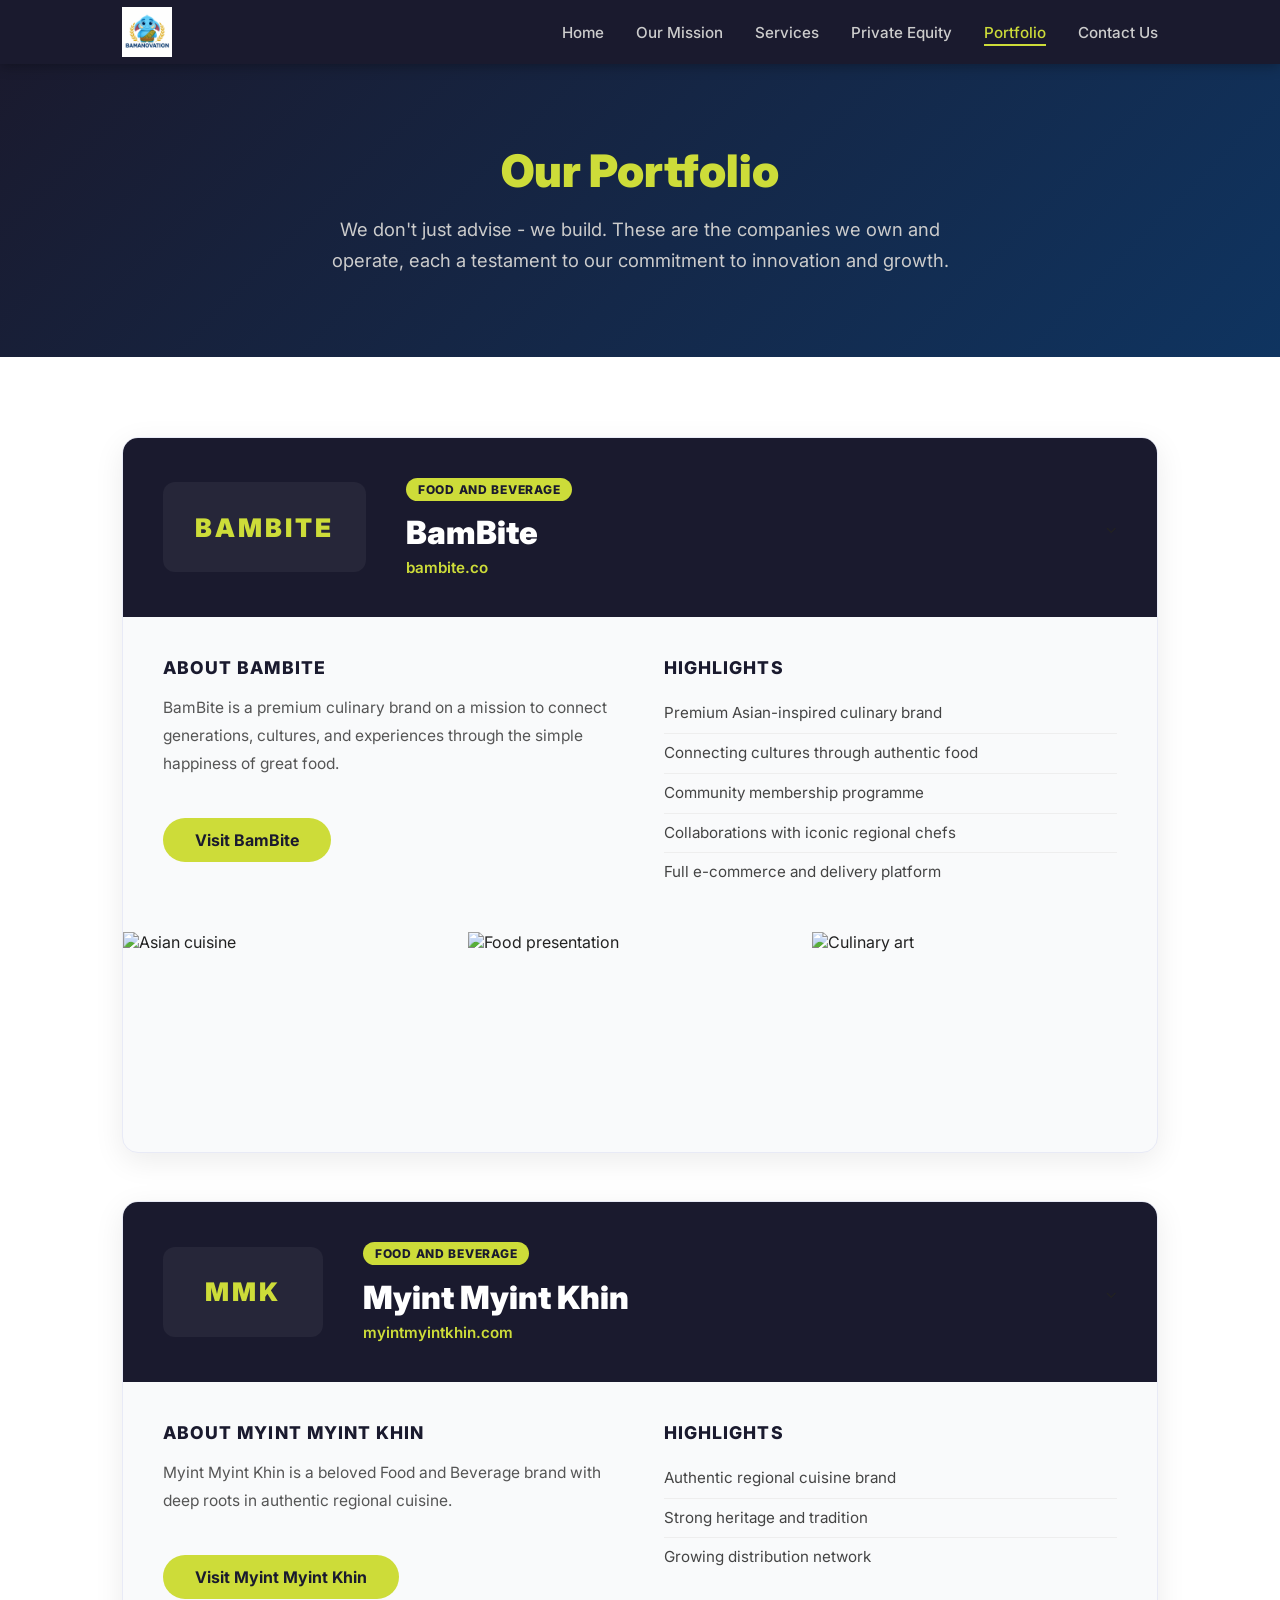
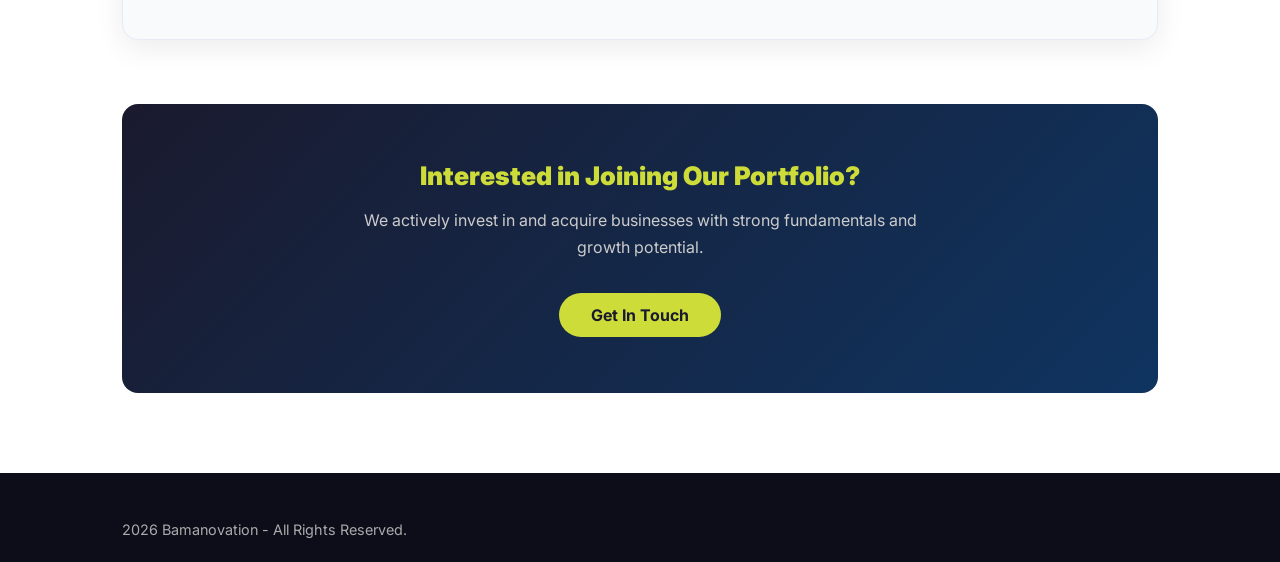
==== commit da0213ba: "Fix HTML structure and clean up markup" ====
--- a/portfolio.html
+++ b/portfolio.html
@@ -1,142 +1,138 @@
 <!DOCTYPE html>
 <html lang="en">
-  <head>
-      <meta charset="UTF-8">
-      <meta name="viewport" content="width=device-width, initial-scale=1.0">
-      <title>Portfolio - Bamanovation</title>
-    <link rel="stylesheet" href="style.css">
-  </head>
+<head>
+  <meta charset="UTF-8">
+  <meta name="viewport" content="width=device-width, initial-scale=1.0">
+  <title>Portfolio - Bamanovation</title>
+  <link rel="stylesheet" href="style.css">
+</head>
 <body>
 
-  <!-- NAVIGATION -->
-  <nav class="navbar">
-      <div class="nav-container">
-            <a href="index.html" class="nav-logo"><img src="bamanovation-logo.png" alt="Bamanovation" style="height:50px;"></a>a>
-            <ul class="nav-links">
-                    <li><a href="index.html">Home</a>a></li>
-                  <li><a href="index.html#mission">Our Mission</a>a></li>
-                  <li><a href="index.html#services">Services</a>a></li>
-                  <li><a href="private-equity.html">Private Equity</a>a></li>
-                  <li><a href="portfolio.html" class="active">Portfolio</a>a></li>
-                  <li><a href="index.html#contact">Contact Us</a>a></li>
-            </ul>ul>
-      </div>div>
-  </nav>nav>
+<!-- NAVIGATION -->
+<nav class="navbar">
+  <div class="nav-container">
+    <a href="index.html" class="nav-logo"><img src="bamanovation-logo.png" alt="Bamanovation" style="height:50px;"></a>
+    <ul class="nav-links">
+      <li><a href="index.html">Home</a></li>
+      <li><a href="index.html#mission">Our Mission</a></li>
+      <li><a href="index.html#services">Services</a></li>
+      <li><a href="private-equity.html">Private Equity</a></li>
+      <li><a href="portfolio.html" class="active">Portfolio</a></li>
+      <li><a href="index.html#contact">Contact Us</a></li>
+    </ul>
+  </div>
+</nav>
 
 <!-- PAGE HERO -->
 <div class="page-hero">
   <h1>Our Portfolio</h1>
-  <p>We don't just advise — we build. These are the companies we own and operate, each a testament to our commitment to innovation and growth.</p>
-</div>div>
+  <p>We don't just advise - we build. These are the companies we own and operate, each a testament to our commitment to innovation and growth.</p>
+</div>
 
 <!-- PORTFOLIO SECTION -->
 <section class="portfolio-full">
   <div class="container">
-  
-      <!-- BamBite -->
-      <div class="portfolio-company-card">
-            <div class="portfolio-company-header accordion-toggle" onclick="toggleAccordion(this)">
-                    <div class="portfolio-company-logo-wrap">
-                              <img src="https://bambite.co/cdn/shop/files/BamBite_Logo.png?v=1749022840" alt="BamBite" class="portfolio-company-logo" onerror="this.style.display='none';this.nextElementSibling.style.display='block'">
-                              <div class="portfolio-company-logo-text" style="display:none;">BAMBITE</div>div>
-                    </div>div>
-                    <div class="portfolio-company-meta">
-                              <span class="portfolio-tag">Food &amp; Beverage</span>span>
-                              <h2>BamBite</h2>
-                              <a href="https://bambite.co" target="_blank" rel="noopener" class="portfolio-url" onclick="event.stopPropagation()">bambite.co &#8599;</a>a>
-                    </div>div>
-                    <div class="accordion-arrow">&#8964;</div>div>
-            </div>div>
-            <div class="accordion-body">
-                    <div class="portfolio-company-body">
-                              <div class="portfolio-company-desc">
-                                          <h3>About BamBite</h3>
-                                          <p>BamBite is a premium culinary brand on a mission to connect generations, cultures, and experiences through the simple happiness of great food. Inspired by cuisines from across Asia, BamBite explores flavours, techniques, and stories beyond the familiar — with creativity and care.</p>
-                                          <p>What begins in Bam's world — his discoveries, his creativity, his joyful little recipes — is now being shared with the world. Every dish is an invitation to connect, to feel comfort, and to experience new flavours carried from his home to yours, wherever you are.</p>
-                                          <a href="https://bambite.co" target="_blank" rel="noopener" class="btn-primary" style="display:inline-block;margin-top:1.5rem;">Visit BamBite &rarr;</a>a>
-                              </div>div>
-                              <div class="portfolio-company-highlights">
-                                          <h3>Highlights</h3>
-                                          <ul class="portfolio-highlights-list">
-                                                        <li>&#127868; Premium Asian-inspired culinary brand</li>
-                                                        <li>&#127758; Connecting cultures through authentic food</li>
-                                                        <li>&#129309; Community membership programme</li>
-                                                        <li>&#11088; Collaborations with iconic regional chefs</li>
-                                                        <li>&#128241; Full e-commerce &amp; delivery platform</li>
-                                          </ul>ul>
-                              </div>div>
-                    </div>div>
-                    <div class="portfolio-company-images">
-                              <img src="https://images.unsplash.com/photo-1455619452474-d2be8b1e70cd?w=600&q=80" alt="Asian cuisine" class="portfolio-img">
-                              <img src="https://images.unsplash.com/photo-1504674900247-0877df9cc836?w=600&q=80" alt="Food presentation" class="portfolio-img">
-                              <img src="https://images.unsplash.com/photo-1546069901-ba9599a7e63c?w=600&q=80" alt="Culinary art" class="portfolio-img">
-                    </div>div>
-            </div>div>
-      </div>div>
-  
-      <!-- Myint Myint Khin -->
-      <div class="portfolio-company-card">
-            <div class="portfolio-company-header accordion-toggle" onclick="toggleAccordion(this)">
-                    <div class="portfolio-company-logo-wrap">
-                              <div class="portfolio-company-logo-text">MMK</div>div>
-                    </div>div>
-                    <div class="portfolio-company-meta">
-                              <span class="portfolio-tag">Food &amp; Beverage</span>span>
-                              <h2>Myint Myint Khin</h2>
-                              <a href="https://myintmyintkhin.com" target="_blank" rel="noopener" class="portfolio-url" onclick="event.stopPropagation()">myintmyintkhin.com &#8599;</a>a>
-                    </div>div>
-                    <div class="accordion-arrow">&#8964;</div>div>
-            </div>div>
-            <div class="accordion-body">
-                    <div class="portfolio-company-body">
-                              <div class="portfolio-company-desc">
-                                          <h3>About Myint Myint Khin</h3>
-                                          <p>Myint Myint Khin is a beloved Food &amp; Beverage brand with deep roots in authentic regional cuisine. The brand is committed to preserving traditional recipes while bringing them to a modern audience.</p>
-                                          <a href="https://myintmyintkhin.com" target="_blank" rel="noopener" class="btn-primary" style="display:inline-block;margin-top:1.5rem;">Visit Myint Myint Khin &rarr;</a>a>
-                              </div>div>
-                              <div class="portfolio-company-highlights">
-                                          <h3>Highlights</h3>
-                                          <ul class="portfolio-highlights-list">
-                                                        <li>&#127869; Authentic regional cuisine brand</li>
-                                                        <li>&#127981; Strong heritage and tradition</li>
-                                                        <li>&#128200; Growing distribution network</li>
-                                          </ul>ul>
-                              </div>div>
-                    </div>div>
-            </div>div>
-      </div>div>
-  
-      <!-- More companies CTA -->
-      <div class="portfolio-more">
-            <div class="portfolio-more-inner">
-                    <h3>Interested in Joining Our Portfolio?</h3>
-                    <p>We actively invest in and acquire businesses with strong fundamentals and growth potential. If you have a business that aligns with our vision, we would love to hear from you.</p>
-                    <a href="index.html#contact" class="btn-primary">Get In Touch</a>a>
-            </div>div>
-      </div>div>
-  
-  </div>div>
-</section>section>
+
+    <!-- BamBite -->
+    <div class="portfolio-company-card">
+      <div class="portfolio-company-header accordion-toggle" onclick="toggleAccordion(this)">
+        <div class="portfolio-company-logo-wrap">
+          <img src="https://bambite.co/cdn/shop/files/BamBite_Logo.png?v=1749022840" alt="BamBite" class="portfolio-company-logo" onerror="this.style.display='none';this.nextElementSibling.style.display='block'">
+          <div class="portfolio-company-logo-text" style="display:none;">BAMBITE</div>
+        </div>
+        <div class="portfolio-company-meta">
+          <span class="portfolio-tag">Food and Beverage</span>
+          <h2>BamBite</h2>
+          <a href="https://bambite.co" target="_blank" rel="noopener" class="portfolio-url" onclick="event.stopPropagation()">bambite.co</a>
+        </div>
+        <div class="accordion-arrow">&#8964;</div>
+      </div>
+      <div class="accordion-body">
+        <div class="portfolio-company-body">
+          <div class="portfolio-company-desc">
+            <h3>About BamBite</h3>
+            <p>BamBite is a premium culinary brand on a mission to connect generations, cultures, and experiences through the simple happiness of great food.</p>
+            <a href="https://bambite.co" target="_blank" rel="noopener" class="btn-primary" style="display:inline-block;margin-top:1.5rem;">Visit BamBite</a>
+          </div>
+          <div class="portfolio-company-highlights">
+            <h3>Highlights</h3>
+            <ul class="portfolio-highlights-list">
+              <li>Premium Asian-inspired culinary brand</li>
+              <li>Connecting cultures through authentic food</li>
+              <li>Community membership programme</li>
+              <li>Collaborations with iconic regional chefs</li>
+              <li>Full e-commerce and delivery platform</li>
+            </ul>
+          </div>
+        </div>
+        <div class="portfolio-company-images">
+          <img src="https://images.unsplash.com/photo-1455619452474-d2be8b1e70cd?w=600&q=80" alt="Asian cuisine" class="portfolio-img">
+          <img src="https://images.unsplash.com/photo-1504674900247-0877df9cc836?w=600&q=80" alt="Food presentation" class="portfolio-img">
+          <img src="https://images.unsplash.com/photo-1546069901-ba9599a7e63c?w=600&q=80" alt="Culinary art" class="portfolio-img">
+        </div>
+      </div>
+    </div>
+
+    <!-- Myint Myint Khin -->
+    <div class="portfolio-company-card">
+      <div class="portfolio-company-header accordion-toggle" onclick="toggleAccordion(this)">
+        <div class="portfolio-company-logo-wrap">
+          <div class="portfolio-company-logo-text">MMK</div>
+        </div>
+        <div class="portfolio-company-meta">
+          <span class="portfolio-tag">Food and Beverage</span>
+          <h2>Myint Myint Khin</h2>
+          <a href="https://myintmyintkhin.com" target="_blank" rel="noopener" class="portfolio-url" onclick="event.stopPropagation()">myintmyintkhin.com</a>
+        </div>
+        <div class="accordion-arrow">&#8964;</div>
+      </div>
+      <div class="accordion-body">
+        <div class="portfolio-company-body">
+          <div class="portfolio-company-desc">
+            <h3>About Myint Myint Khin</h3>
+            <p>Myint Myint Khin is a beloved Food and Beverage brand with deep roots in authentic regional cuisine.</p>
+            <a href="https://myintmyintkhin.com" target="_blank" rel="noopener" class="btn-primary" style="display:inline-block;margin-top:1.5rem;">Visit Myint Myint Khin</a>
+          </div>
+          <div class="portfolio-company-highlights">
+            <h3>Highlights</h3>
+            <ul class="portfolio-highlights-list">
+              <li>Authentic regional cuisine brand</li>
+              <li>Strong heritage and tradition</li>
+              <li>Growing distribution network</li>
+            </ul>
+          </div>
+        </div>
+      </div>
+    </div>
+
+    <!-- CTA -->
+    <div class="portfolio-more">
+      <div class="portfolio-more-inner">
+        <h3>Interested in Joining Our Portfolio?</h3>
+        <p>We actively invest in and acquire businesses with strong fundamentals and growth potential.</p>
+        <a href="index.html#contact" class="btn-primary">Get In Touch</a>
+      </div>
+    </div>
+
+  </div>
+</section>
 
 <!-- FOOTER -->
 <footer class="footer">
   <div class="container">
-      <p>&copy; 2026 Bamanovation - All Rights Reserved. | <a href="#">Privacy Policy</a>a></p>
-  </div>div>
-</footer>footer>
+    <p>2026 Bamanovation - All Rights Reserved.</p>
+  </div>
+</footer>
 
 <script>
-    function toggleAccordion(header) {
-          var body = header.nextElementSibling;
-          var arrow = header.querySelector('.accordion-arrow');
-          var isOpen = body.classList.contains('open');
-          body.classList.toggle('open', !isOpen);
-          arrow.classList.toggle('rotated', !isOpen);
-    }
+  function toggleAccordion(header) {
+    var body = header.nextElementSibling;
+    var arrow = header.querySelector('.accordion-arrow');
+    var isOpen = body.classList.contains('open');
+    body.classList.toggle('open', !isOpen);
+    arrow.classList.toggle('rotated', !isOpen);
+  }
 </script>
 
 </body>
-</html>html>
-</script></p></p></li></li></p></p></h1></li></li>
-</body></title>
-  </head>
+            </html>
--- a/style.css
+++ b/style.css
@@ -997,4 +997,32 @@
     .portfolio-company-images { grid-template-columns: 1fr; }
     .portfolio-img { height: 200px; }
     .portfolio-company-header { flex-direction: column; align-items: flex-start; }
-}
+
+   /* ===== ACCORDION PORTFOLIO CARDS ===== */
+   .accordion-toggle {
+        cursor: pointer;
+        position: relative;
+        user-select: none;
+   }
+   .accordion-toggle:hover {
+        background: #16213e;
+   }
+   .accordion-arrow {
+        font-size: 1.8rem;
+        color: #cddc39;
+        margin-left: auto;
+        transition: transform 0.3s ease;
+        line-height: 1;
+   }
+   .accordion-arrow.rotated {
+        transform: rotate(180deg);
+   }
+   .accordion-body {
+        max-height: 0;
+        overflow: hidden;
+        transition: max-height 0.5s ease;
+   }
+   .accordion-body.open {
+        max-height: 2000px;
+   }
+}
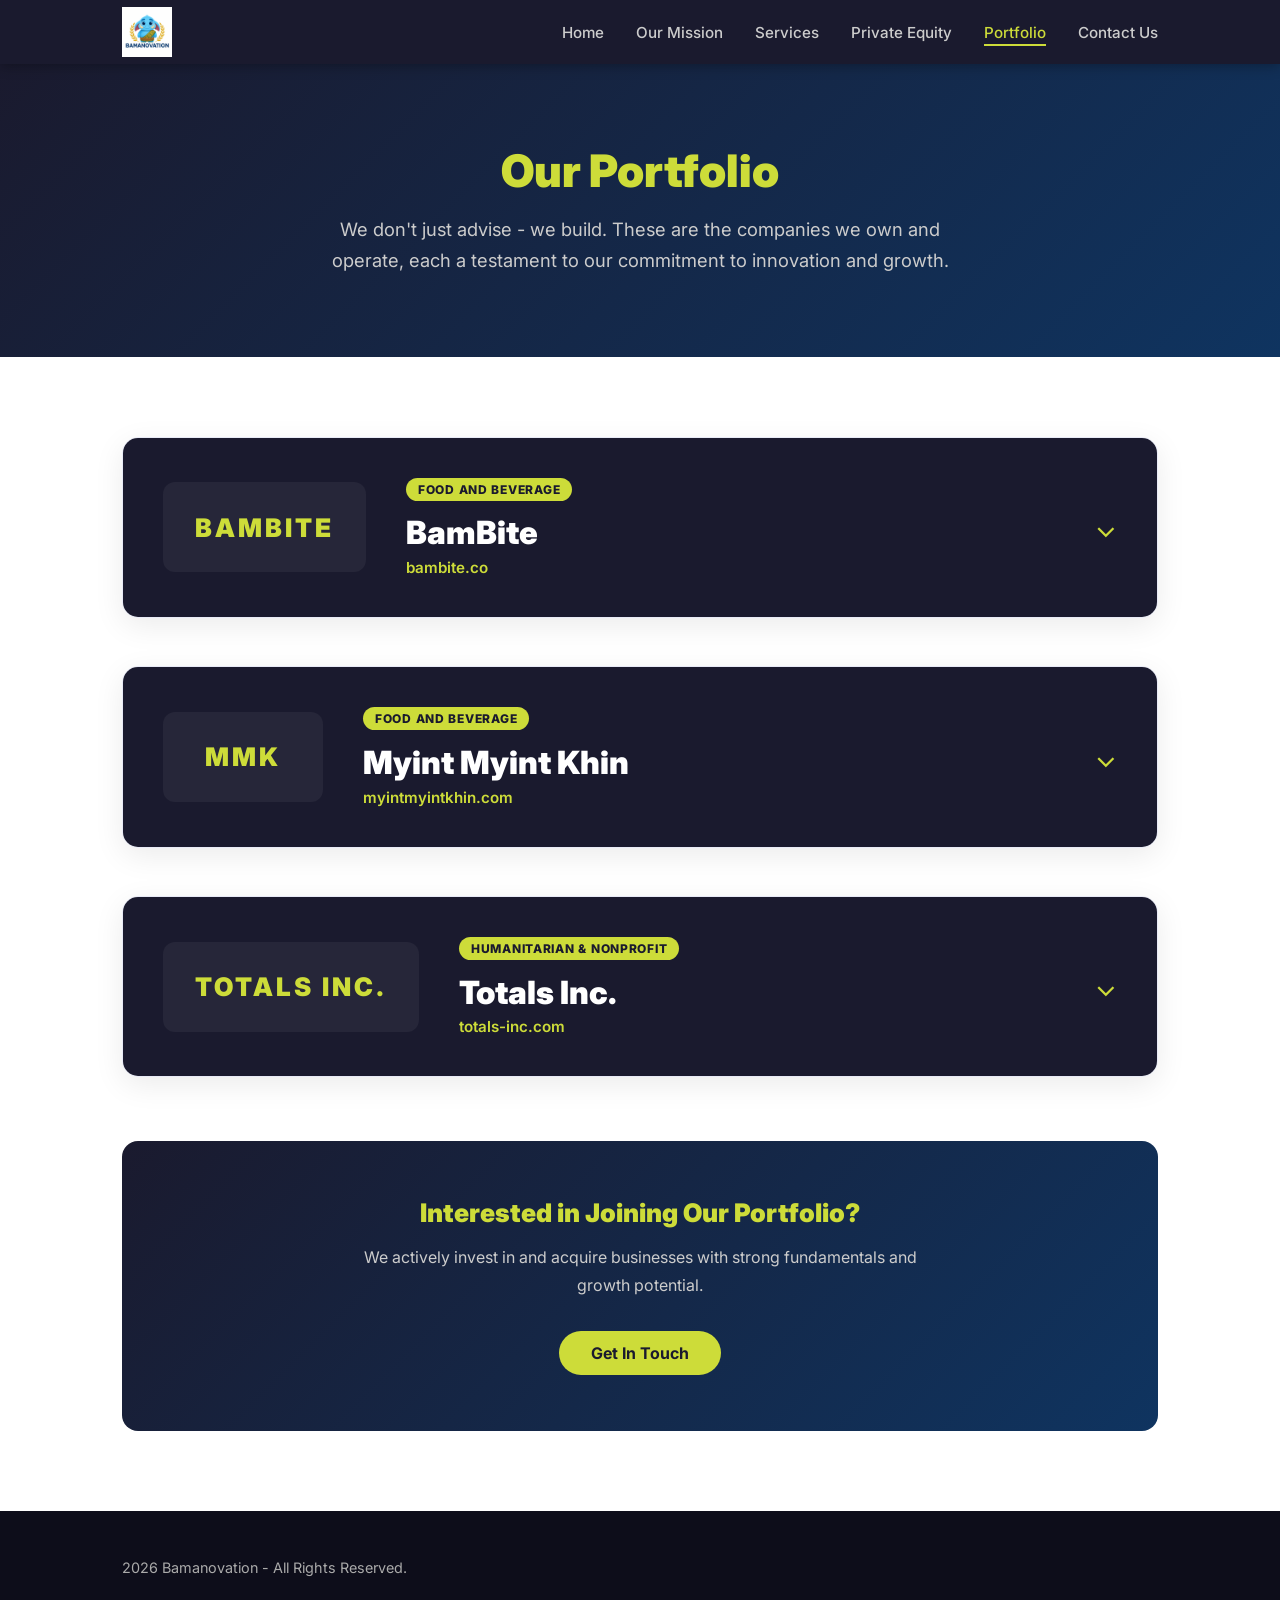
==== commit 04ad3f5f: "Add Totals Inc. portfolio company card Added a new portfolio company card for Totals Inc. with detai" ====
--- a/portfolio.html
+++ b/portfolio.html
@@ -105,6 +105,41 @@
       </div>
     </div>
 
+
+    <!-- Totals Inc. -->
+    <div class="portfolio-company-card">
+      <div class="portfolio-company-header accordion-toggle" onclick="toggleAccordion(this)">
+        <div class="portfolio-company-logo-wrap">
+          <div class="portfolio-company-logo-text">TOTALS INC.</div>
+        </div>
+        <div class="portfolio-company-meta">
+          <span class="portfolio-tag">Humanitarian &amp; Nonprofit</span>
+          <h2>Totals Inc.</h2>
+          <a href="https://raw.githack.com/cyrilvondaedra/totals-inc.com/main/index.html" target="_blank" rel="noopener" class="portfolio-url" onclick="event.stopPropagation()">totals-inc.com</a>
+        </div>
+        <div class="accordion-arrow">&#8964;</div>
+      </div>
+      <div class="accordion-body">
+        <div class="portfolio-company-body">
+          <div class="portfolio-company-desc">
+            <h3>About Totals Inc.</h3>
+            <p>Totals Inc. is a 501(c)(3) philanthropic organization delivering food, shelter, medical care, and education to Myanmar's displaced communities — because every life has total worth.</p>
+            <a href="https://raw.githack.com/cyrilvondaedra/totals-inc.com/main/index.html" target="_blank" rel="noopener" class="btn-primary" style="display:inline-block;margin-top:1.5rem;">Visit Totals Inc.</a>
+          </div>
+          <div class="portfolio-company-highlights">
+            <h3>Highlights</h3>
+            <ul class="portfolio-highlights-list">
+              <li>Supporting 3M+ internally displaced persons in Myanmar</li>
+              <li>87 cents of every dollar goes directly to programs</li>
+              <li>Emergency food, shelter, and medical care delivery</li>
+              <li>Children's education in displacement camps</li>
+              <li>UNHCR Registered Partner &amp; GuideStar Platinum Seal</li>
+            </ul>
+          </div>
+        </div>
+      </div>
+    </div>
+
     <!-- CTA -->
     <div class="portfolio-more">
       <div class="portfolio-more-inner">
@@ -135,4 +170,4 @@
 </script>
 
 </body>
-            </html>
+</html>
--- a/style.css
+++ b/style.css
@@ -997,32 +997,32 @@
     .portfolio-company-images { grid-template-columns: 1fr; }
     .portfolio-img { height: 200px; }
     .portfolio-company-header { flex-direction: column; align-items: flex-start; }
-
-   /* ===== ACCORDION PORTFOLIO CARDS ===== */
-   .accordion-toggle {
-        cursor: pointer;
-        position: relative;
-        user-select: none;
-   }
-   .accordion-toggle:hover {
-        background: #16213e;
-   }
-   .accordion-arrow {
-        font-size: 1.8rem;
-        color: #cddc39;
-        margin-left: auto;
-        transition: transform 0.3s ease;
-        line-height: 1;
-   }
-   .accordion-arrow.rotated {
-        transform: rotate(180deg);
-   }
-   .accordion-body {
-        max-height: 0;
-        overflow: hidden;
-        transition: max-height 0.5s ease;
-   }
-   .accordion-body.open {
-        max-height: 2000px;
-   }
-}
+}
+
+/* ===== ACCORDION PORTFOLIO CARDS ===== */
+.accordion-toggle {
+  cursor: pointer;
+  position: relative;
+  user-select: none;
+}
+.accordion-toggle:hover {
+  background: #16213e;
+}
+.accordion-arrow {
+  font-size: 1.8rem;
+  color: #cddc39;
+  margin-left: auto;
+  transition: transform 0.3s ease;
+  line-height: 1;
+}
+.accordion-arrow.rotated {
+  transform: rotate(180deg);
+}
+.accordion-body {
+  max-height: 0;
+  overflow: hidden;
+  transition: max-height 0.5s ease;
+}
+.accordion-body.open {
+  max-height: 2000px;
+}
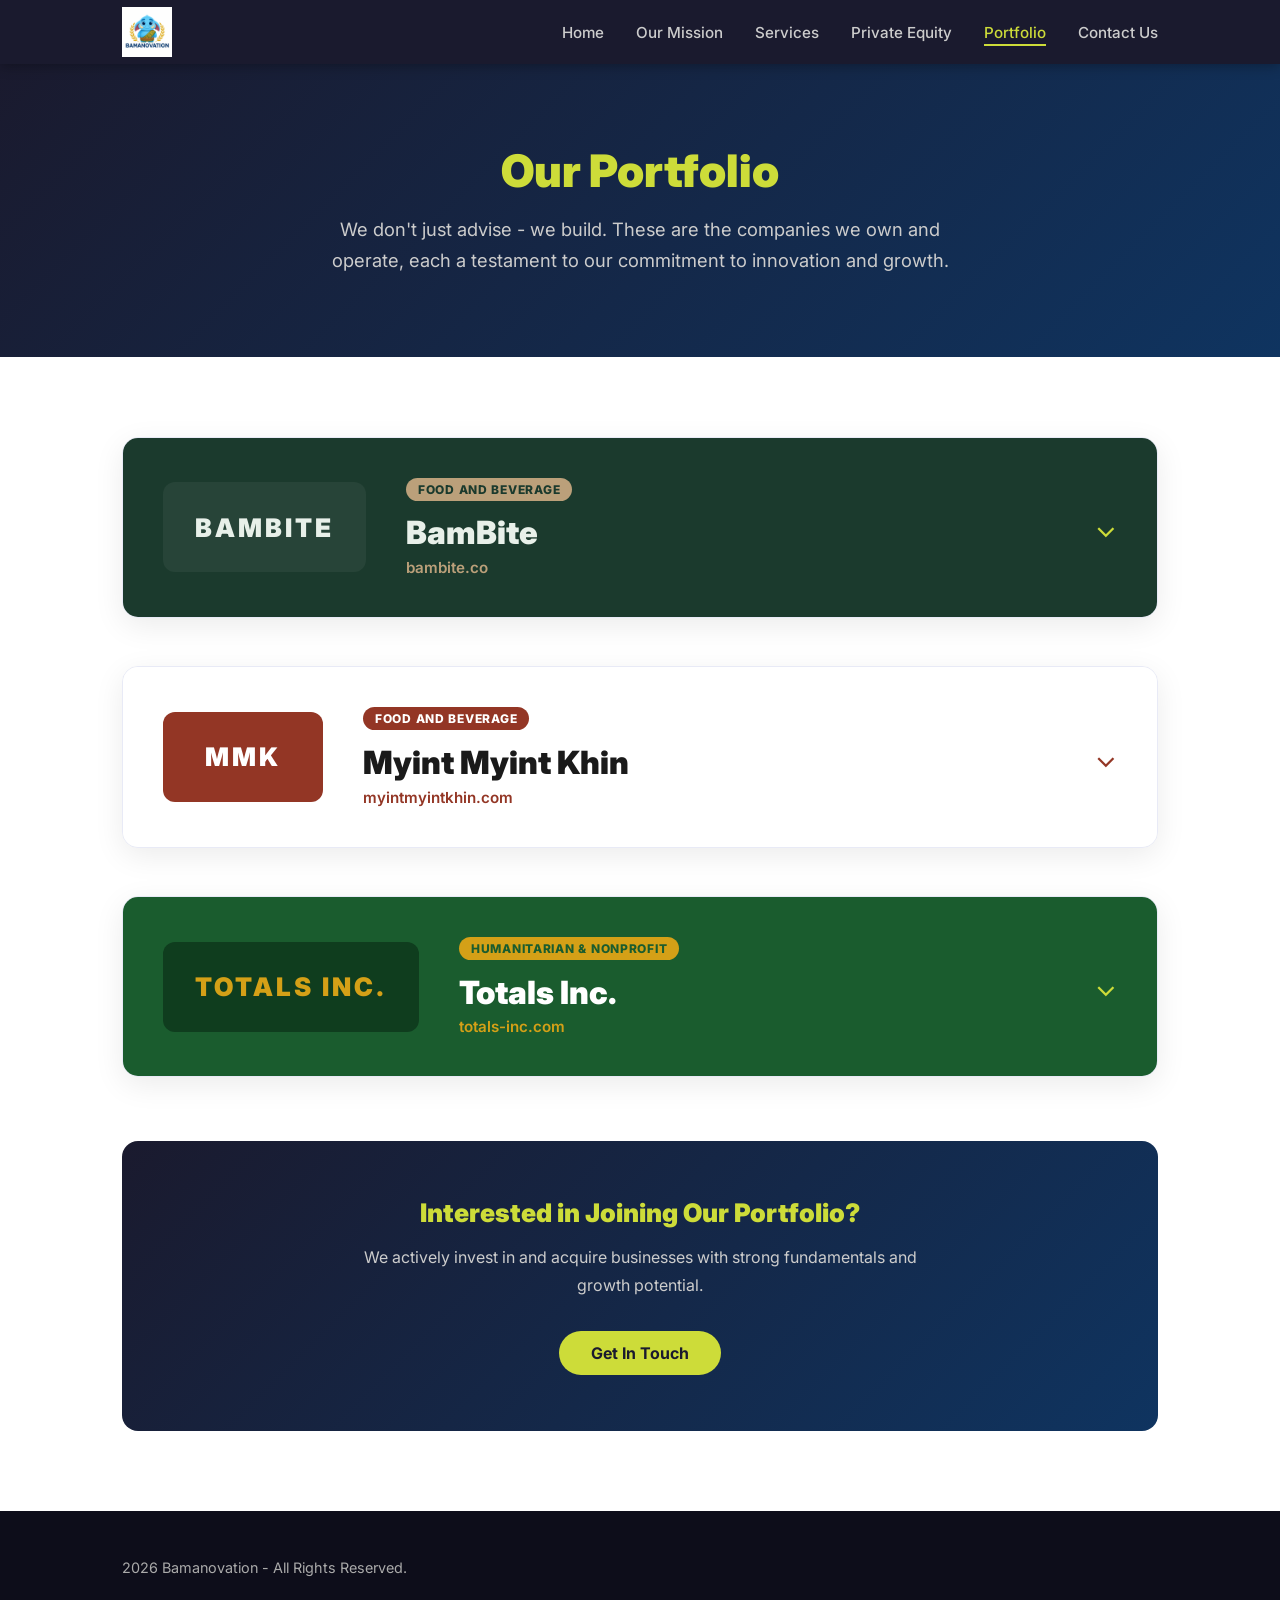
==== commit 6da44973: "Update styles and colors for portfolio company cards" ====
--- a/portfolio.html
+++ b/portfolio.html
@@ -35,15 +35,15 @@
 
     <!-- BamBite -->
     <div class="portfolio-company-card">
-      <div class="portfolio-company-header accordion-toggle" onclick="toggleAccordion(this)">
+      <div class="portfolio-company-header accordion-toggle" onclick="toggleAccordion(this)" style="background-color:#1b3a2d; color:#e8f0e9;">
         <div class="portfolio-company-logo-wrap">
           <img src="https://bambite.co/cdn/shop/files/BamBite_Logo.png?v=1749022840" alt="BamBite" class="portfolio-company-logo" onerror="this.style.display='none';this.nextElementSibling.style.display='block'">
-          <div class="portfolio-company-logo-text" style="display:none;">BAMBITE</div>
+          <div class="portfolio-company-logo-text" style="display:none; color:#e8f0e9;">BAMBITE</div>
         </div>
         <div class="portfolio-company-meta">
-          <span class="portfolio-tag">Food and Beverage</span>
-          <h2>BamBite</h2>
-          <a href="https://bambite.co" target="_blank" rel="noopener" class="portfolio-url" onclick="event.stopPropagation()">bambite.co</a>
+          <span class="portfolio-tag" style="background-color:#bba07a; color:#1b3a2d;">Food and Beverage</span>
+          <h2 style="color:#e8f0e9;">BamBite</h2>
+          <a href="https://bambite.co" target="_blank" rel="noopener" class="portfolio-url" style="color:#bba07a;" onclick="event.stopPropagation()">bambite.co</a>
         </div>
         <div class="accordion-arrow">&#8964;</div>
       </div>
@@ -75,16 +75,16 @@
 
     <!-- Myint Myint Khin -->
     <div class="portfolio-company-card">
-      <div class="portfolio-company-header accordion-toggle" onclick="toggleAccordion(this)">
-        <div class="portfolio-company-logo-wrap">
-          <div class="portfolio-company-logo-text">MMK</div>
+      <div class="portfolio-company-header accordion-toggle" onclick="toggleAccordion(this)" style="background-color:#ffffff; color:#933625;">
+        <div class="portfolio-company-logo-wrap" style="background-color:#933625;">
+          <div class="portfolio-company-logo-text" style="color:#ffffff;">MMK</div>
         </div>
         <div class="portfolio-company-meta">
-          <span class="portfolio-tag">Food and Beverage</span>
-          <h2>Myint Myint Khin</h2>
-          <a href="https://myintmyintkhin.com" target="_blank" rel="noopener" class="portfolio-url" onclick="event.stopPropagation()">myintmyintkhin.com</a>
+          <span class="portfolio-tag" style="background-color:#933625; color:#ffffff;">Food and Beverage</span>
+          <h2 style="color:#1a1a1a;">Myint Myint Khin</h2>
+          <a href="https://myintmyintkhin.com" target="_blank" rel="noopener" class="portfolio-url" style="color:#933625;" onclick="event.stopPropagation()">myintmyintkhin.com</a>
         </div>
-        <div class="accordion-arrow">&#8964;</div>
+        <div class="accordion-arrow" style="color:#933625;">&#8964;</div>
       </div>
       <div class="accordion-body">
         <div class="portfolio-company-body">
@@ -108,14 +108,14 @@
 
     <!-- Totals Inc. -->
     <div class="portfolio-company-card">
-      <div class="portfolio-company-header accordion-toggle" onclick="toggleAccordion(this)">
-        <div class="portfolio-company-logo-wrap">
-          <div class="portfolio-company-logo-text">TOTALS INC.</div>
+      <div class="portfolio-company-header accordion-toggle" onclick="toggleAccordion(this)" style="background-color:#1a5c2e; color:#d4a017;">
+        <div class="portfolio-company-logo-wrap" style="background-color:#0f3d1e;">
+          <div class="portfolio-company-logo-text" style="color:#d4a017;">TOTALS INC.</div>
         </div>
         <div class="portfolio-company-meta">
-          <span class="portfolio-tag">Humanitarian &amp; Nonprofit</span>
-          <h2>Totals Inc.</h2>
-          <a href="https://raw.githack.com/cyrilvondaedra/totals-inc.com/main/index.html" target="_blank" rel="noopener" class="portfolio-url" onclick="event.stopPropagation()">totals-inc.com</a>
+          <span class="portfolio-tag" style="background-color:#d4a017; color:#1a5c2e;">Humanitarian &amp; Nonprofit</span>
+          <h2 style="color:#ffffff;">Totals Inc.</h2>
+          <a href="https://raw.githack.com/cyrilvondaedra/totals-inc.com/main/index.html" target="_blank" rel="noopener" class="portfolio-url" style="color:#d4a017;" onclick="event.stopPropagation()">totals-inc.com</a>
         </div>
         <div class="accordion-arrow">&#8964;</div>
       </div>
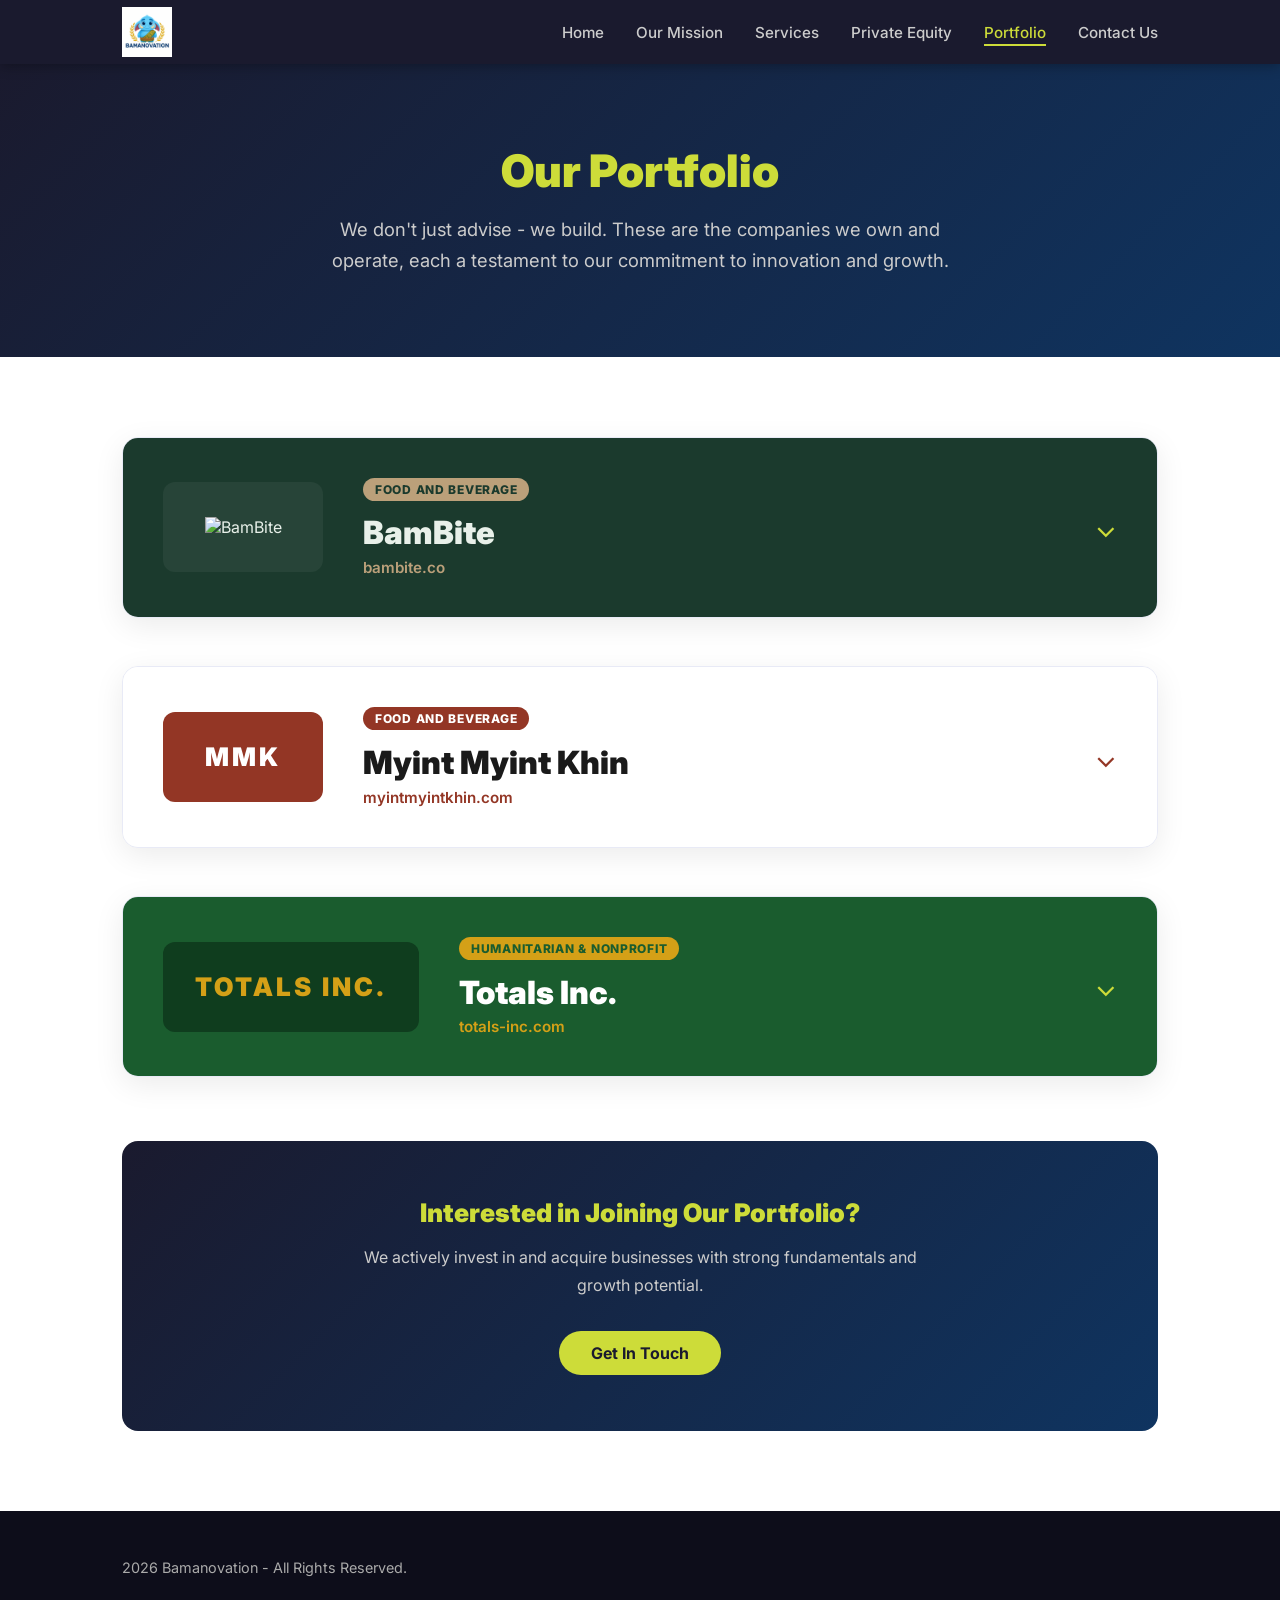
==== commit cab077e7: "feat: update BamBite logo to match bambite-logo.png in portfolio" ====
--- a/portfolio.html
+++ b/portfolio.html
@@ -37,7 +37,7 @@
     <div class="portfolio-company-card">
       <div class="portfolio-company-header accordion-toggle" onclick="toggleAccordion(this)" style="background-color:#1b3a2d; color:#e8f0e9;">
         <div class="portfolio-company-logo-wrap">
-          <img src="https://bambite.co/cdn/shop/files/BamBite_Logo.png?v=1749022840" alt="BamBite" class="portfolio-company-logo" onerror="this.style.display='none';this.nextElementSibling.style.display='block'">
+          <img src="https://bambite.co/bambite-logo.png" alt="BamBite" class="portfolio-company-logo">
           <div class="portfolio-company-logo-text" style="display:none; color:#e8f0e9;">BAMBITE</div>
         </div>
         <div class="portfolio-company-meta">
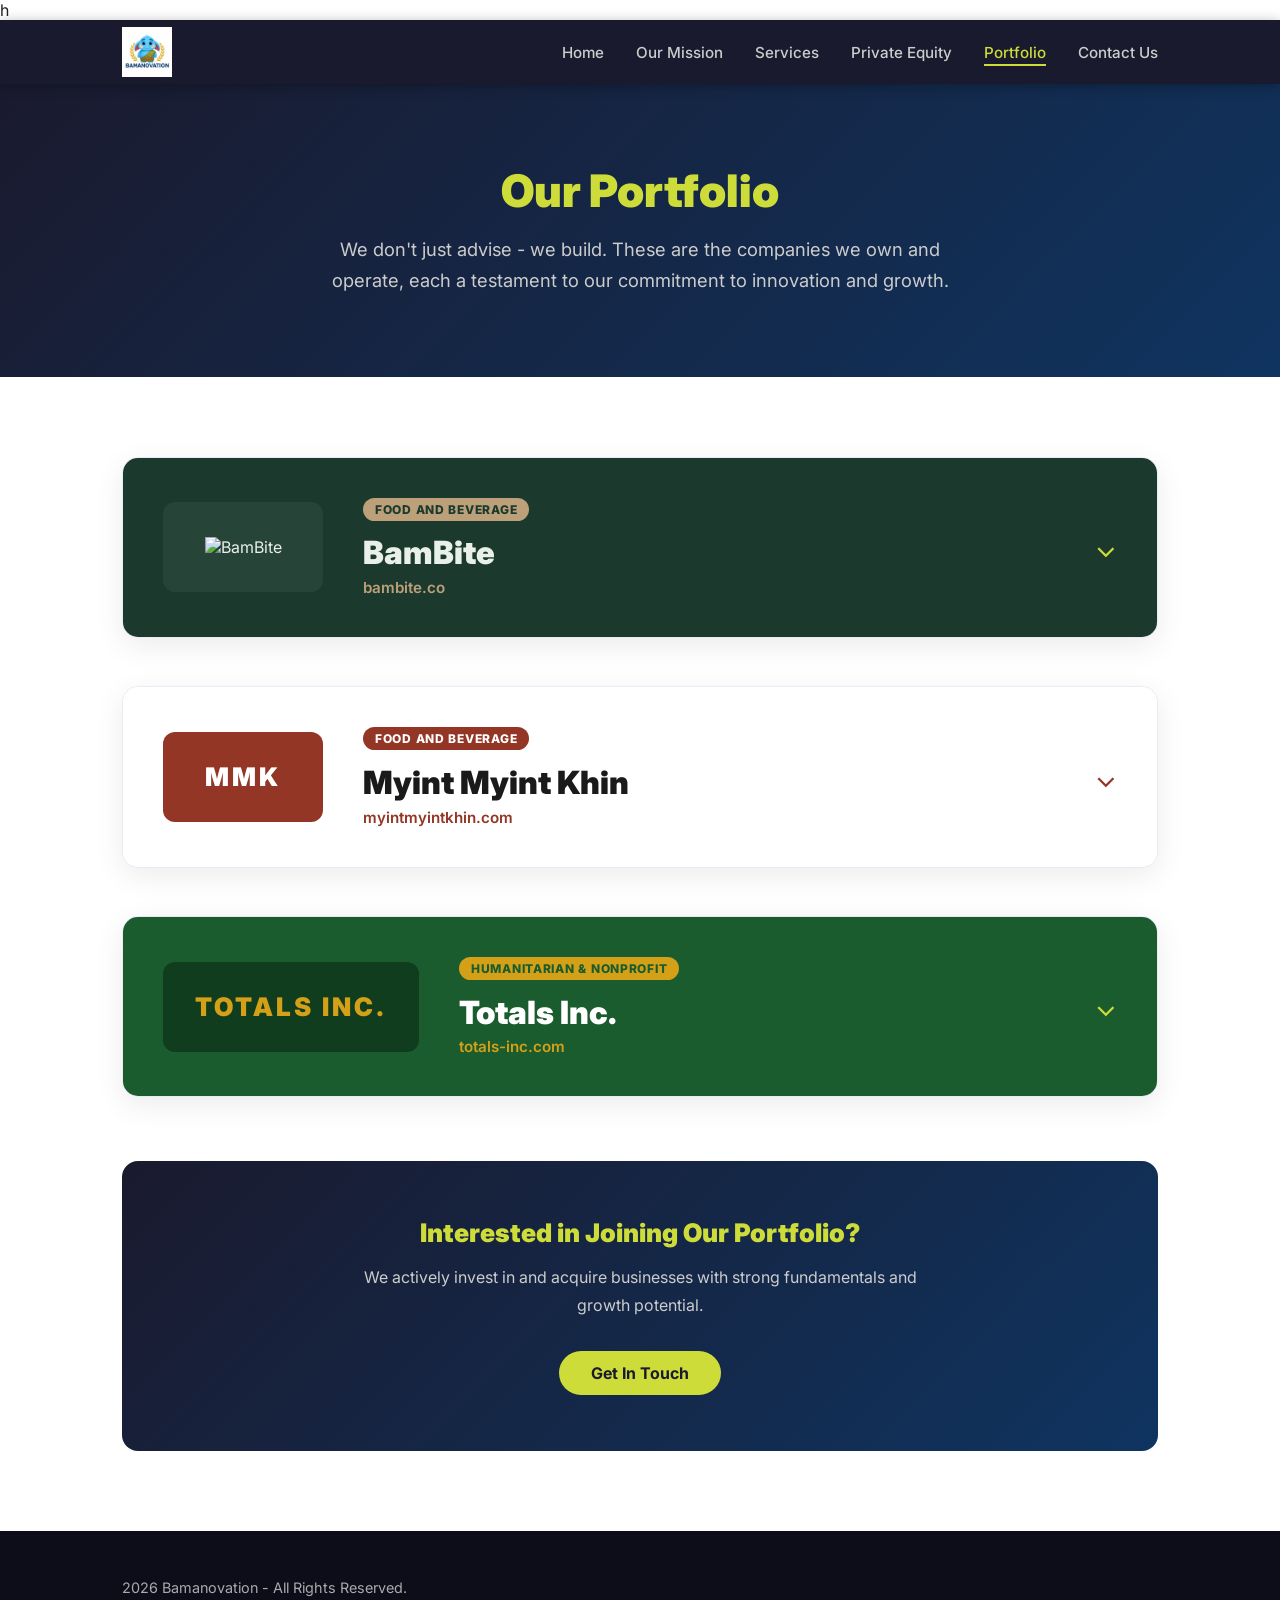
==== commit 9abbf18e: "feat: replace BamBite portfolio images with new food photos" ====
--- a/portfolio.html
+++ b/portfolio.html
@@ -4,7 +4,7 @@
   <meta charset="UTF-8">
   <meta name="viewport" content="width=device-width, initial-scale=1.0">
   <title>Portfolio - Bamanovation</title>
-  <link rel="stylesheet" href="style.css">
+  <link rel="stylesheet" href="style.css">h
 </head>
 <body>
 
@@ -66,9 +66,9 @@
           </div>
         </div>
         <div class="portfolio-company-images">
-          <img src="https://images.unsplash.com/photo-1455619452474-d2be8b1e70cd?w=600&q=80" alt="Asian cuisine" class="portfolio-img">
-          <img src="https://images.unsplash.com/photo-1504674900247-0877df9cc836?w=600&q=80" alt="Food presentation" class="portfolio-img">
-          <img src="https://images.unsplash.com/photo-1546069901-ba9599a7e63c?w=600&q=80" alt="Culinary art" class="portfolio-img">
+          <img src="bambite-food-1.jpg" alt="Asian cuisine" class="portfolio-img">
+          <img src="bambite-food-2.jpg" alt="Food presentation" class="portfolio-img">
+          <img src="bambite-food-3.jpg" alt="Culinary art" class="portfolio-img">
         </div>
       </div>
     </div>
